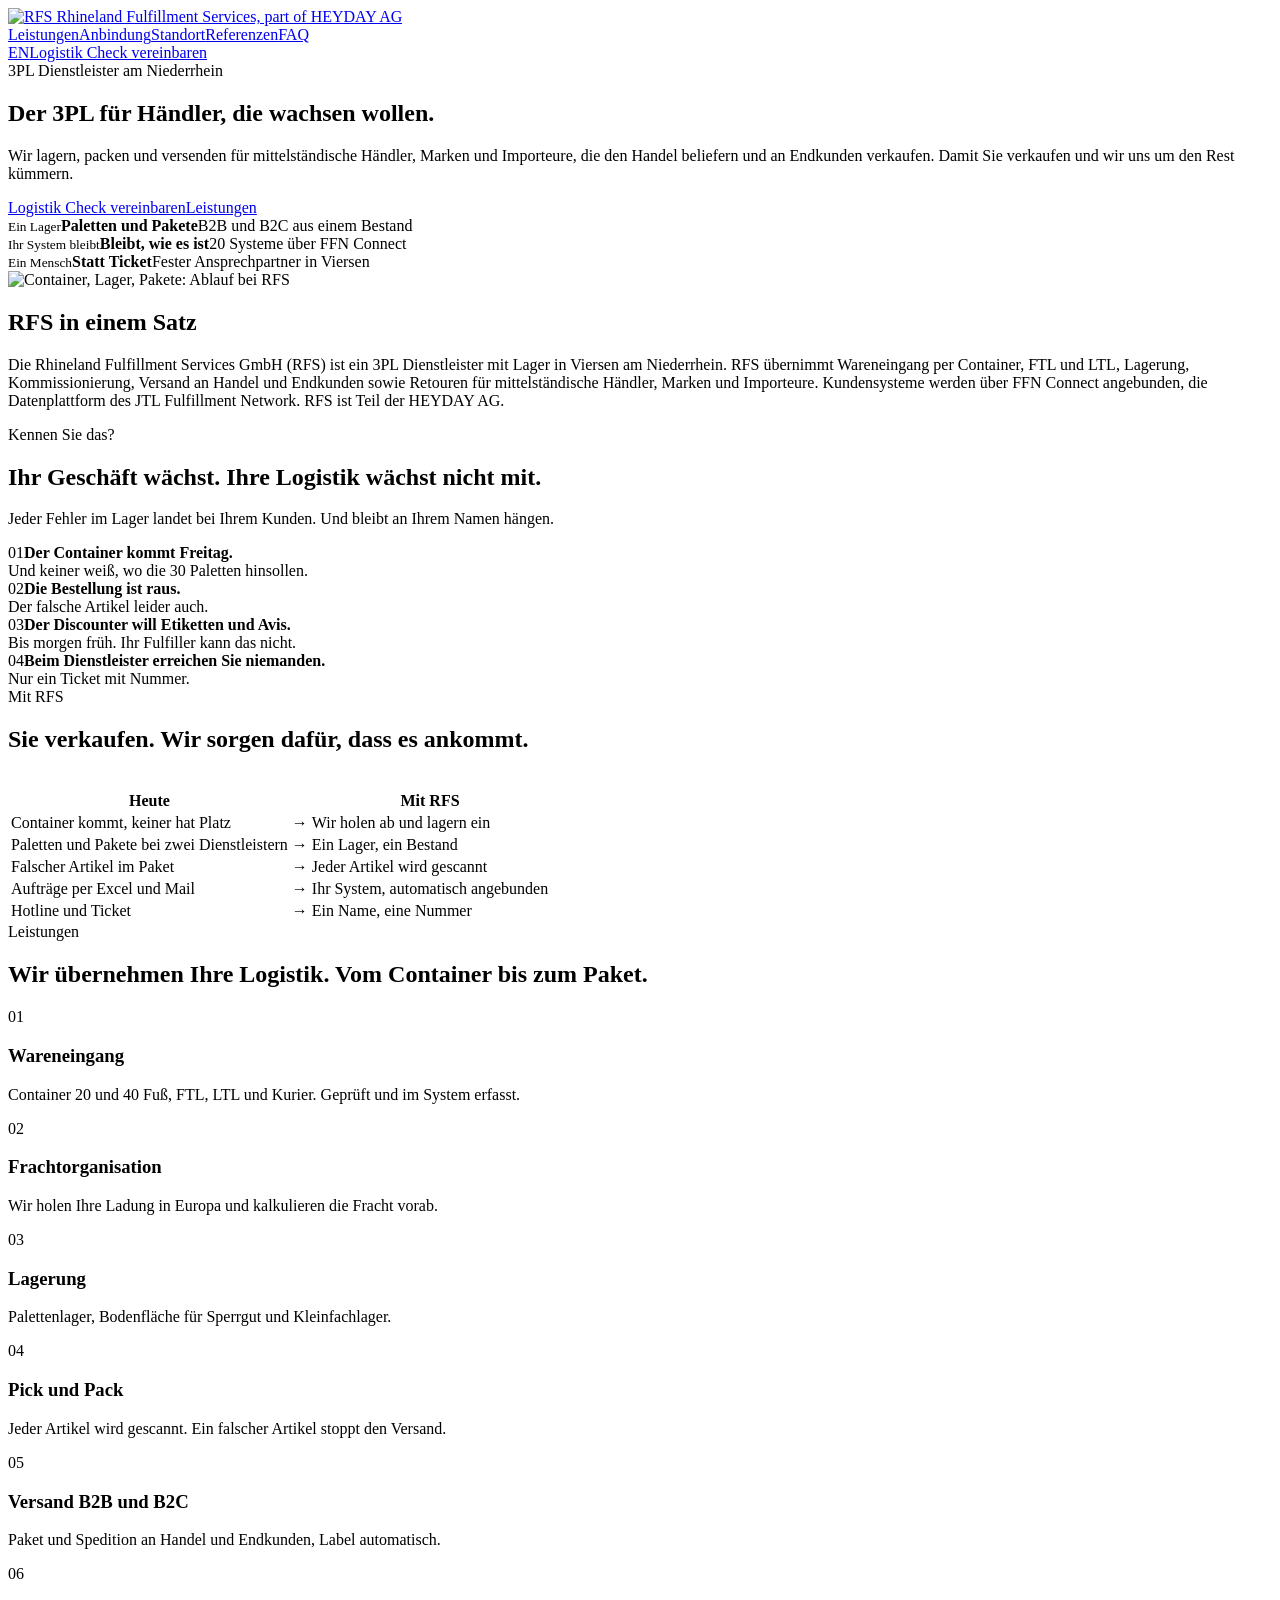
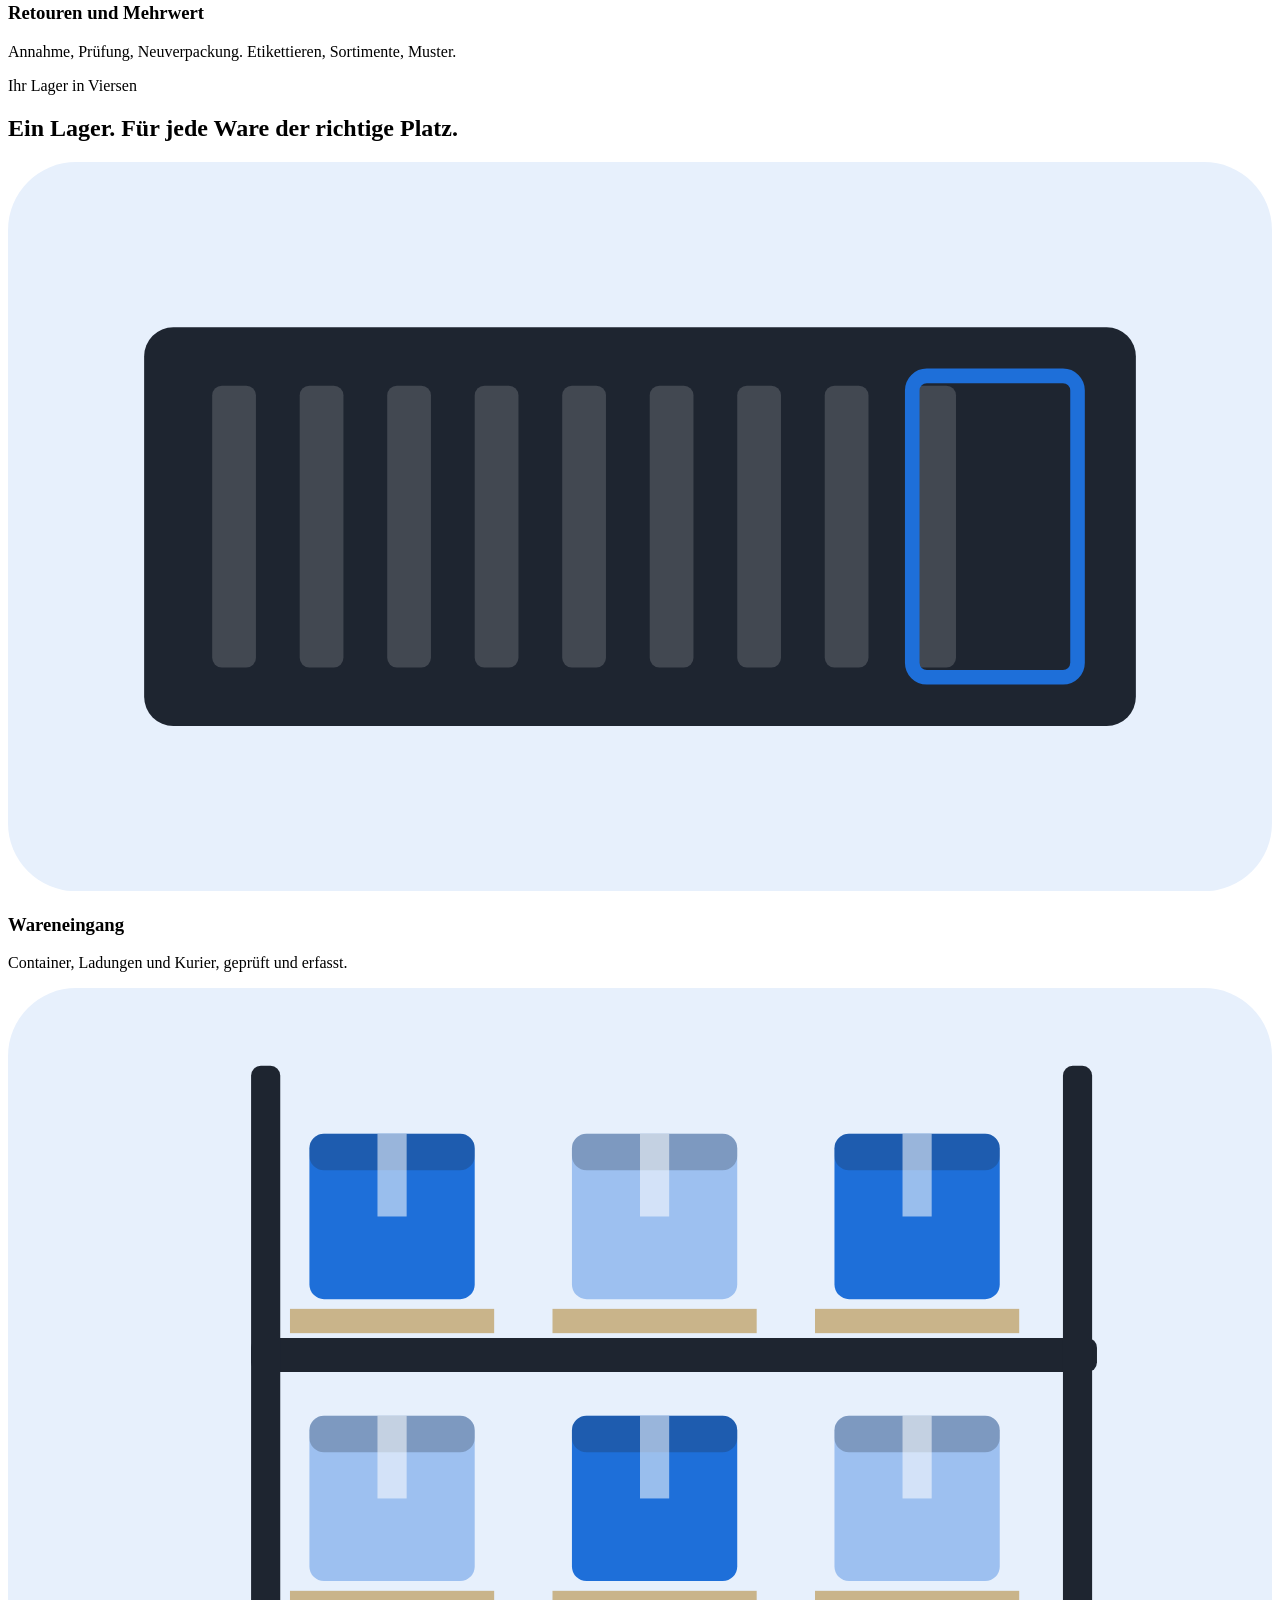
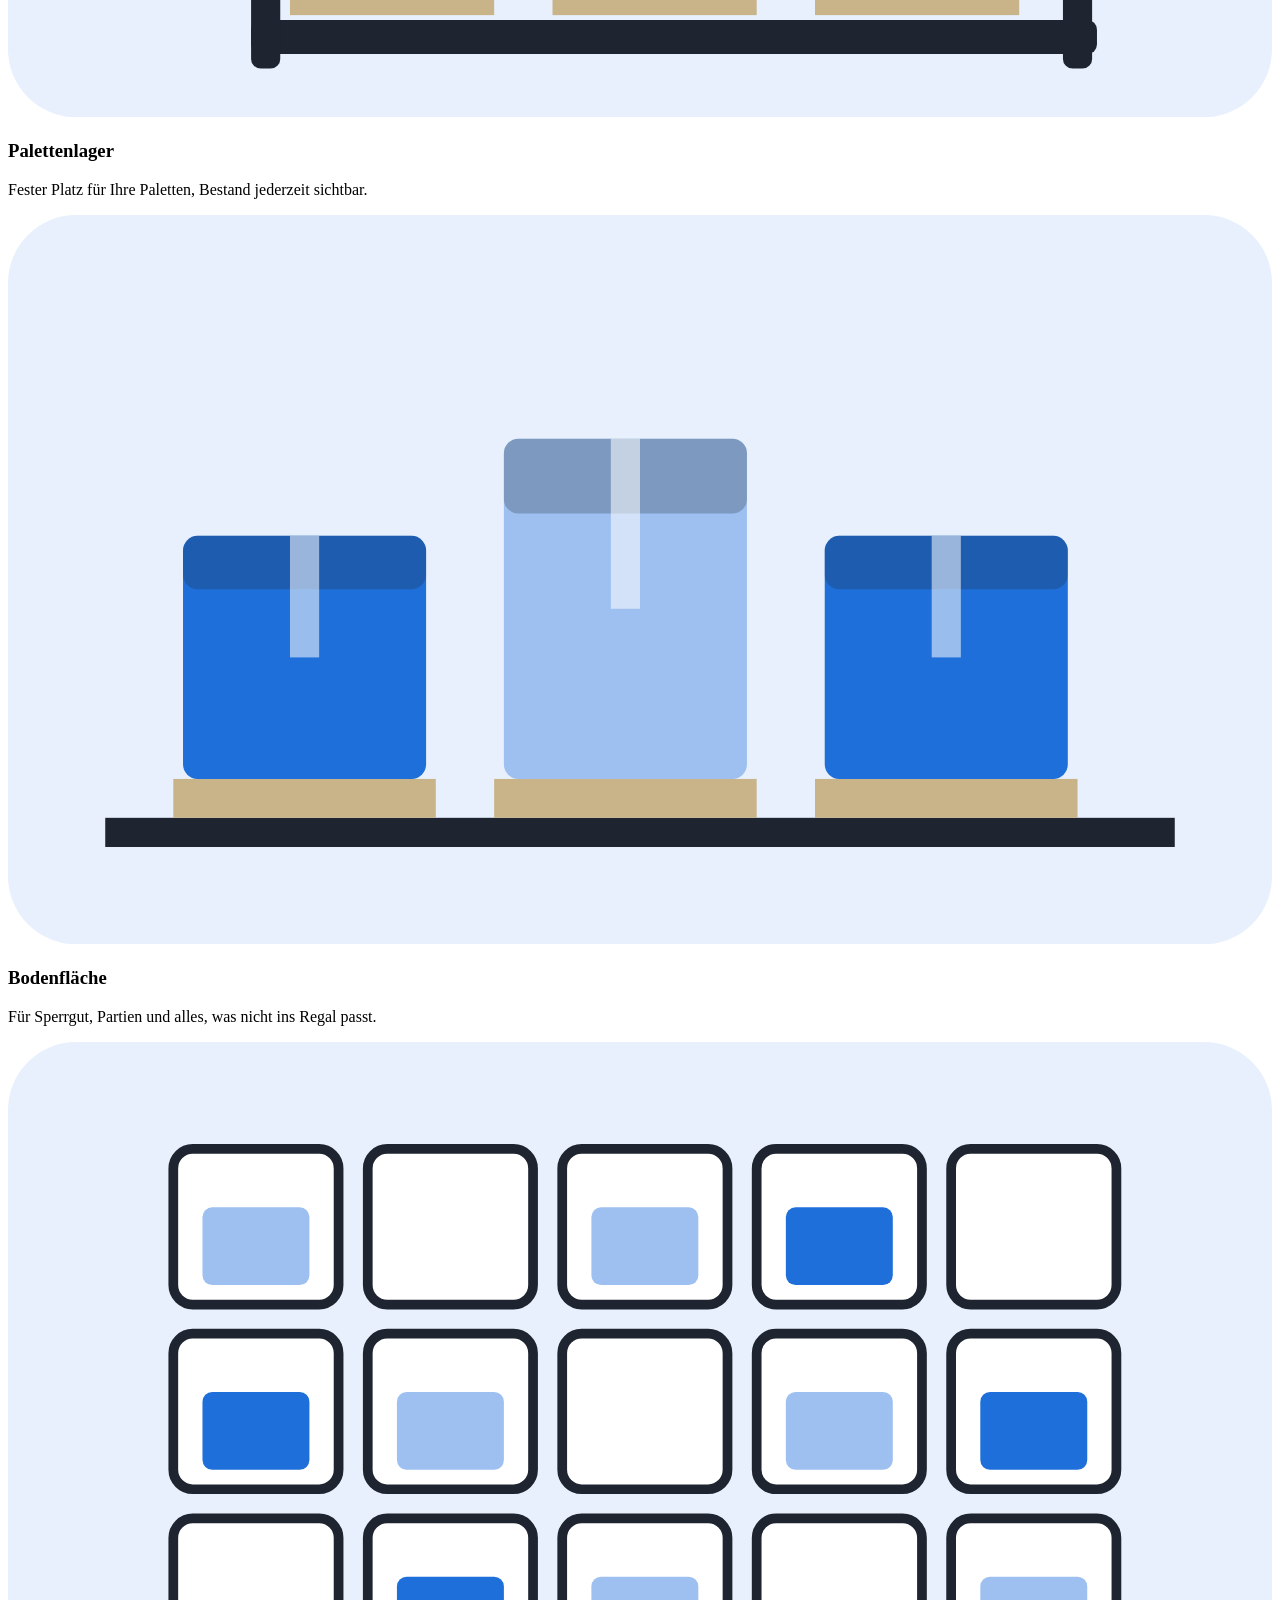
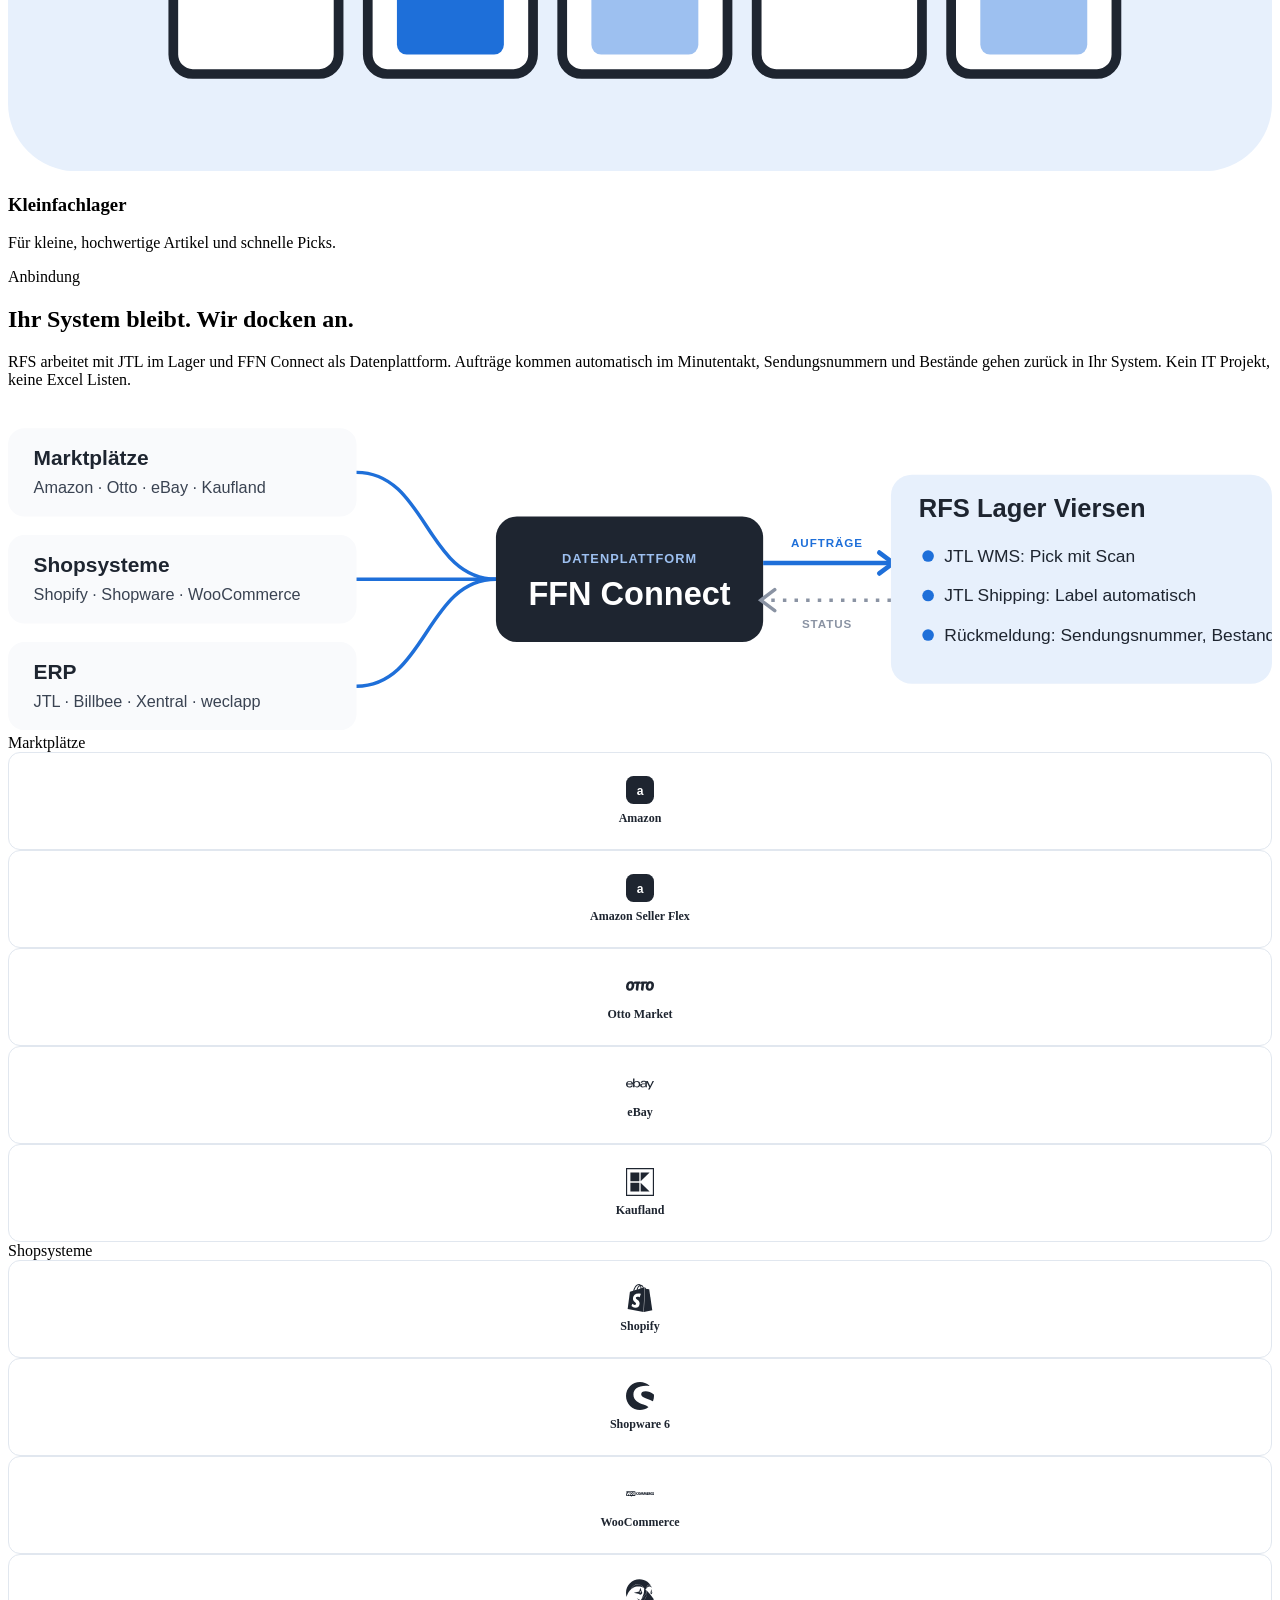
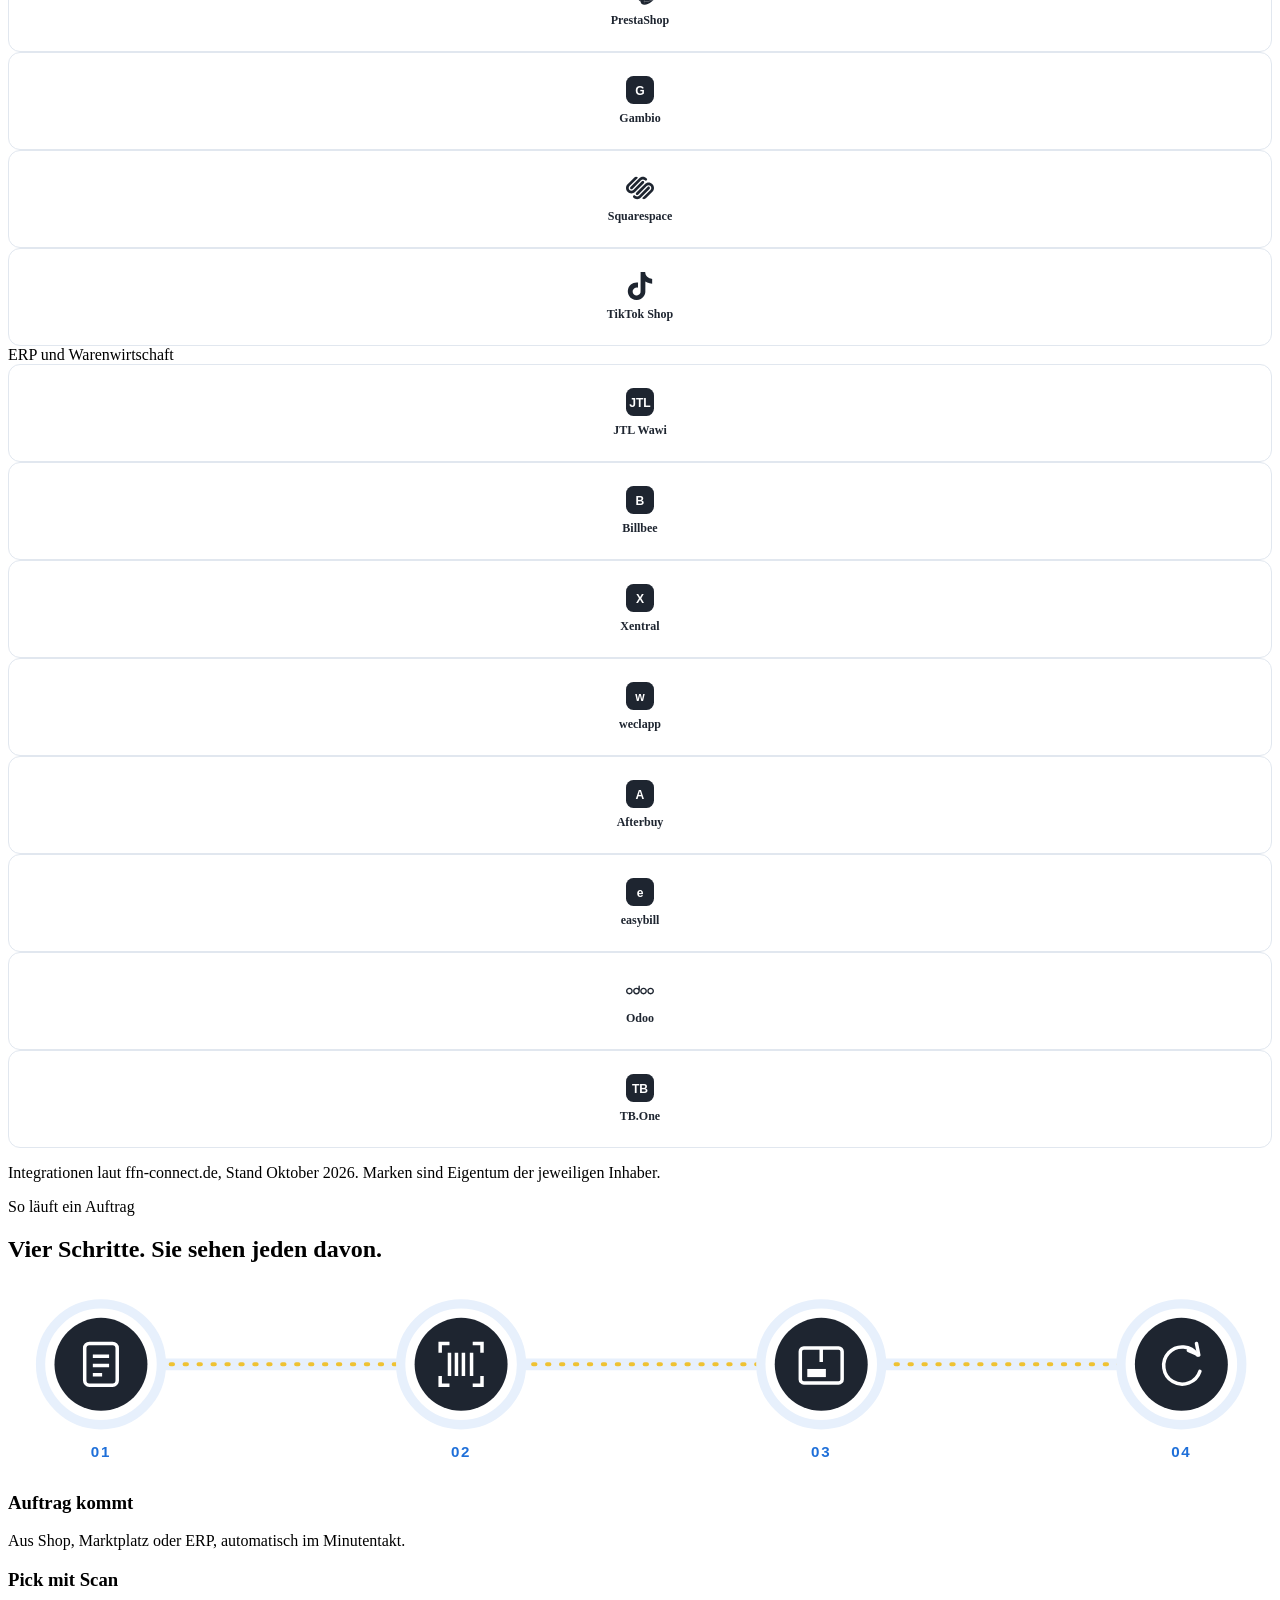
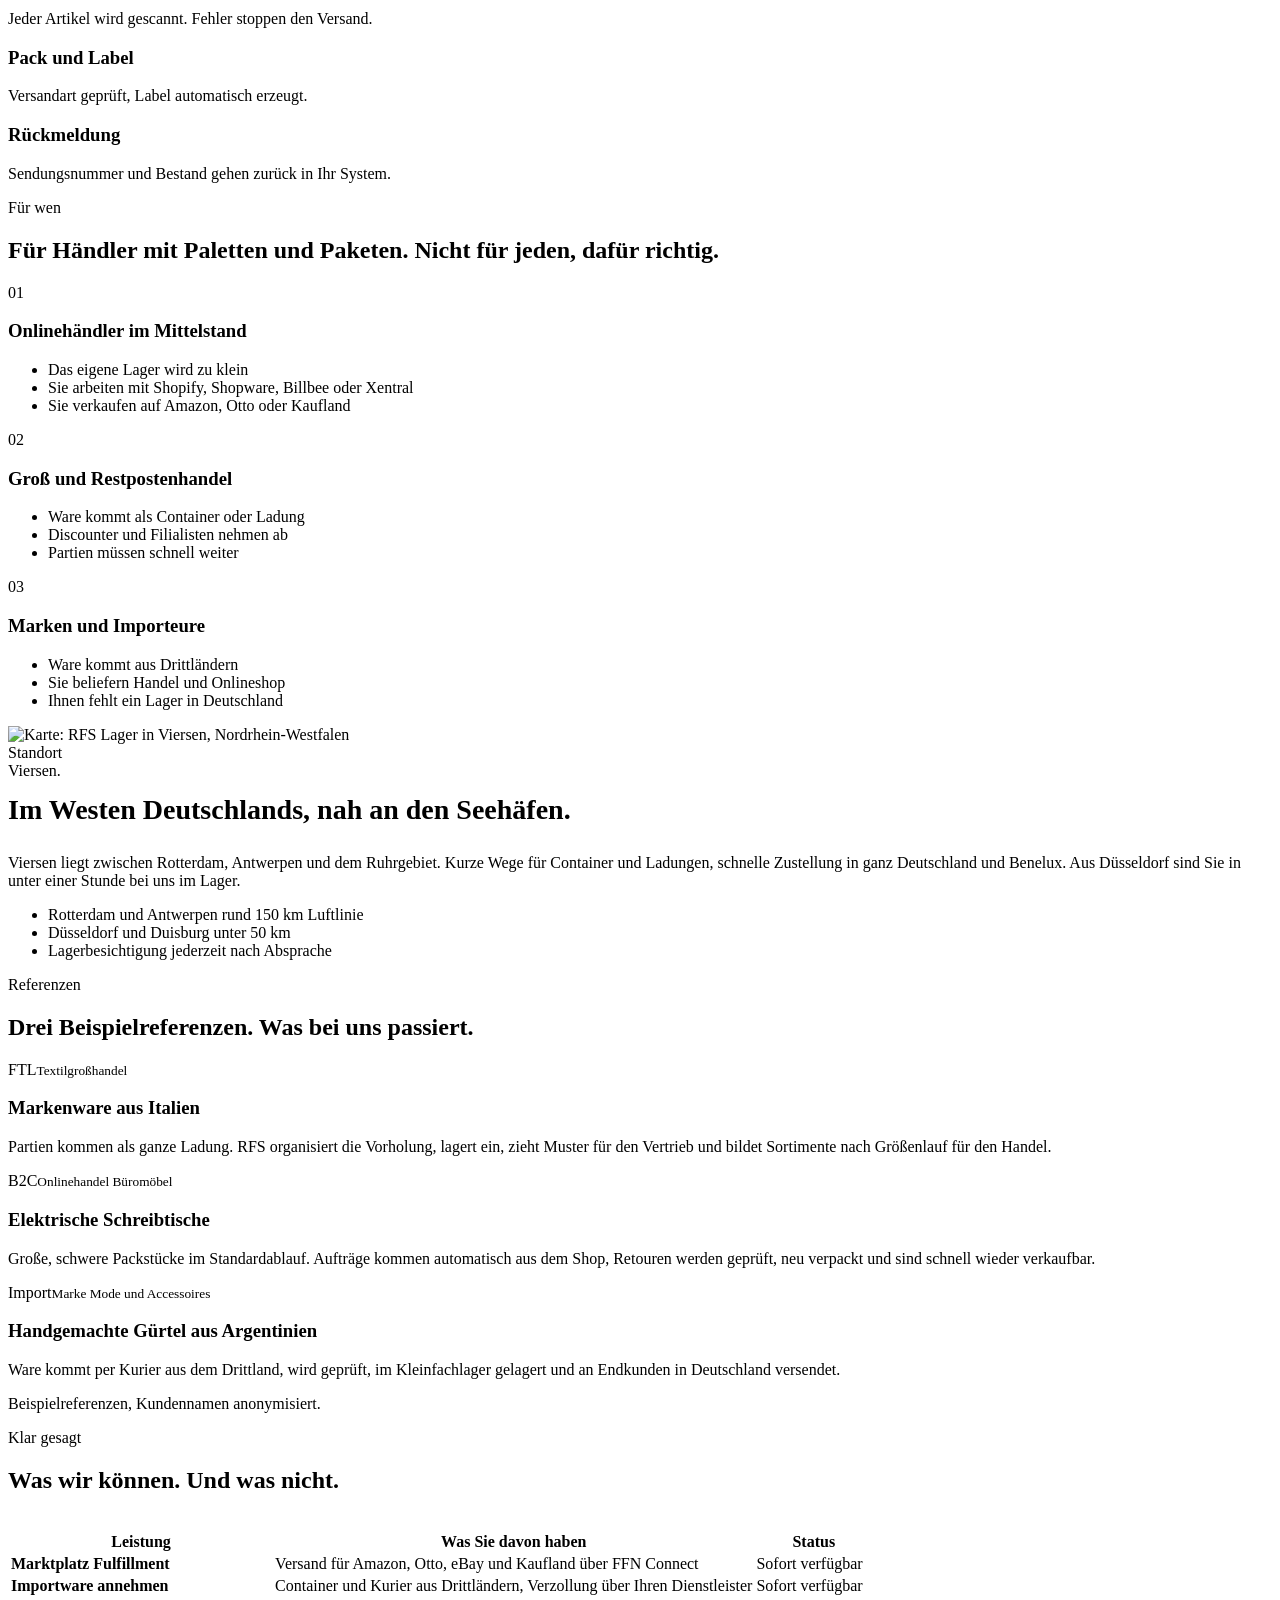
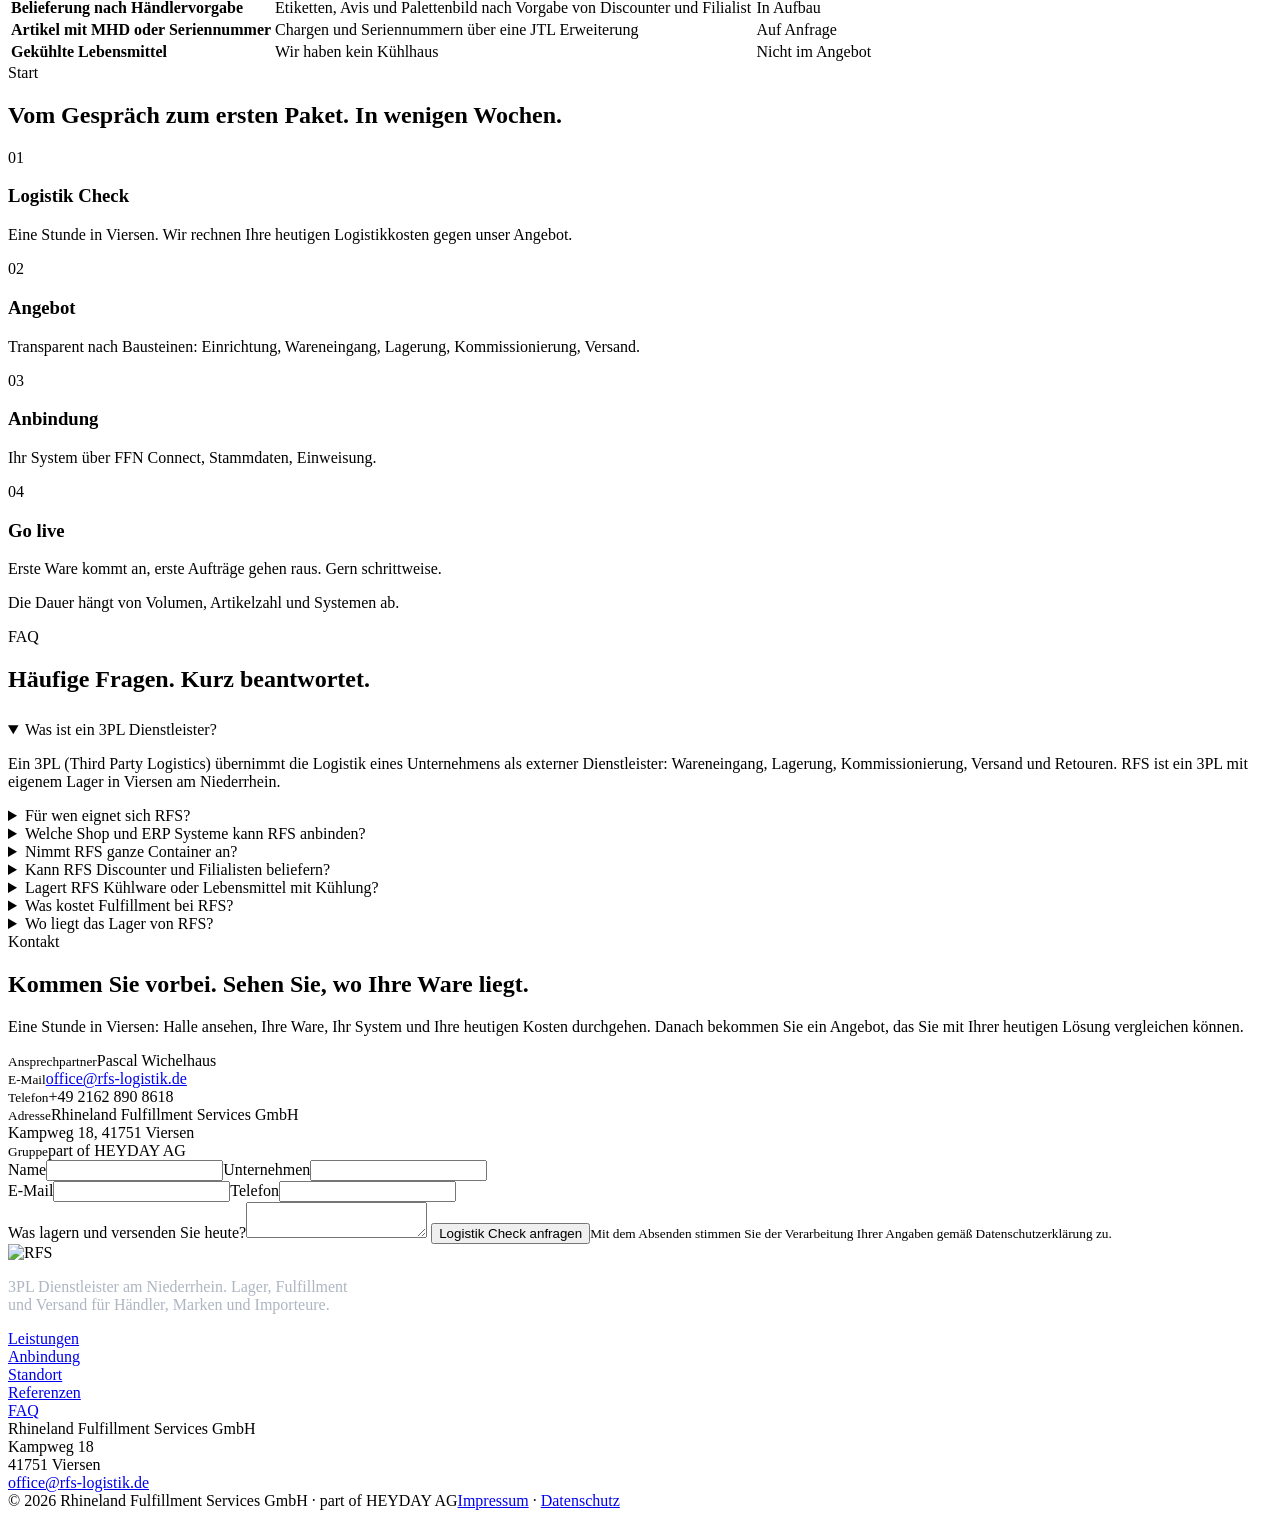
==== index.html @ be587796 "Add files via upload" ====
<!doctype html><html lang="de"><head><meta charset="utf-8">
<meta name="viewport" content="width=device-width,initial-scale=1">
<title>3PL Dienstleister am Niederrhein | Fulfillment in Viersen | RFS</title>
<meta name="description" content="RFS ist 3PL und Fulfillment Dienstleister in Viersen (NRW) für mittelständische Händler, Marken und Importeure: Container, Lager, Pick und Pack, Versand B2B und B2C. Angebunden über FFN Connect.">
<link rel="canonical" href="https://rfs-logistik.de/">
<link rel="alternate" hreflang="de" href="https://rfs-logistik.de/"><link rel="alternate" hreflang="en" href="https://rfs-logistik.de/en/"><link rel="alternate" hreflang="x-default" href="https://rfs-logistik.de/">
<meta name="robots" content="index,follow,max-image-preview:large">
<meta property="og:type" content="website"><meta property="og:title" content="3PL Dienstleister am Niederrhein | Fulfillment in Viersen | RFS"><meta property="og:description" content="RFS ist 3PL und Fulfillment Dienstleister in Viersen (NRW) für mittelständische Händler, Marken und Importeure: Container, Lager, Pick und Pack, Versand B2B und B2C. Angebunden über FFN Connect.">
<meta property="og:url" content="https://rfs-logistik.de/"><meta property="og:image" content="https://rfs-logistik.de/assets/img/og.png"><meta property="og:locale" content="de_DE">
<meta name="twitter:card" content="summary_large_image">
<meta name="geo.region" content="DE-NW"><meta name="geo.placename" content="Viersen"><meta name="geo.position" content="51.2556;6.3936">
<link rel="icon" href="/assets/img/RFS_Icon.svg" type="image/svg+xml">
<link rel="preload" href="/assets/fonts/barlow-semi-condensed-latin-700-normal.woff2" as="font" type="font/woff2" crossorigin>
<link rel="stylesheet" href="/assets/css/rfs.css">
<script type="application/ld+json">{
 "@context": "https://schema.org",
 "@graph": [
  {
   "@type": [
    "Organization",
    "LocalBusiness"
   ],
   "@id": "https://rfs-logistik.de/#org",
   "name": "Rhineland Fulfillment Services GmbH",
   "alternateName": "RFS",
   "url": "https://rfs-logistik.de/",
   "logo": "https://rfs-logistik.de/assets/img/RFS_Logo.svg",
   "email": "office@rfs-logistik.de",
   "description": "Die Rhineland Fulfillment Services GmbH (RFS) ist ein 3PL Dienstleister mit Lager in Viersen am Niederrhein. RFS übernimmt Wareneingang per Container, FTL und LTL, Lagerung, Kommissionierung, Versand an Handel und Endkunden sowie Retouren für mittelständische Händler, Marken und Importeure. Kundensysteme werden über FFN Connect angebunden, die Datenplattform des JTL Fulfillment Network. RFS ist Teil der HEYDAY AG.",
   "address": {
    "@type": "PostalAddress",
    "streetAddress": "Kampweg 18",
    "postalCode": "41751",
    "addressLocality": "Viersen",
    "addressRegion": "Nordrhein-Westfalen",
    "addressCountry": "DE"
   },
   "geo": {
    "@type": "GeoCoordinates",
    "latitude": 51.2556,
    "longitude": 6.3936
   },
   "areaServed": [
    "DE",
    "NL",
    "BE",
    "LU"
   ],
   "parentOrganization": {
    "@type": "Organization",
    "name": "HEYDAY AG"
   },
   "knowsAbout": [
    "3PL",
    "Fulfillment",
    "Kontraktlogistik",
    "E-Commerce Logistik",
    "JTL",
    "FFN Connect"
   ],
   "hasOfferCatalog": {
    "@type": "OfferCatalog",
    "name": "Leistungen",
    "itemListElement": [
     {
      "@type": "Offer",
      "itemOffered": {
       "@type": "Service",
       "name": "Fulfillment"
      }
     },
     {
      "@type": "Offer",
      "itemOffered": {
       "@type": "Service",
       "name": "Kontraktlogistik"
      }
     },
     {
      "@type": "Offer",
      "itemOffered": {
       "@type": "Service",
       "name": "Lagerlogistik"
      }
     },
     {
      "@type": "Offer",
      "itemOffered": {
       "@type": "Service",
       "name": "Versand B2B und B2C"
      }
     },
     {
      "@type": "Offer",
      "itemOffered": {
       "@type": "Service",
       "name": "Retourenmanagement"
      }
     },
     {
      "@type": "Offer",
      "itemOffered": {
       "@type": "Service",
       "name": "Frachtorganisation"
      }
     }
    ]
   }
  },
  {
   "@type": "WebSite",
   "@id": "https://rfs-logistik.de/#web",
   "url": "https://rfs-logistik.de/",
   "name": "RFS Rhineland Fulfillment Services",
   "inLanguage": [
    "de-DE",
    "en"
   ],
   "publisher": {
    "@id": "https://rfs-logistik.de/#org"
   }
  },
  {
   "@type": "WebPage",
   "@id": "https://rfs-logistik.de/#page",
   "url": "https://rfs-logistik.de/",
   "name": "3PL Dienstleister am Niederrhein | Fulfillment in Viersen | RFS",
   "description": "RFS ist 3PL und Fulfillment Dienstleister in Viersen (NRW) für mittelständische Händler, Marken und Importeure: Container, Lager, Pick und Pack, Versand B2B und B2C. Angebunden über FFN Connect.",
   "inLanguage": "de-DE",
   "isPartOf": {
    "@id": "https://rfs-logistik.de/#web"
   },
   "about": {
    "@id": "https://rfs-logistik.de/#org"
   }
  },
  {
   "@type": "FAQPage",
   "mainEntity": [
    {
     "@type": "Question",
     "name": "Was ist ein 3PL Dienstleister?",
     "acceptedAnswer": {
      "@type": "Answer",
      "text": "Ein 3PL (Third Party Logistics) übernimmt die Logistik eines Unternehmens als externer Dienstleister: Wareneingang, Lagerung, Kommissionierung, Versand und Retouren. RFS ist ein 3PL mit eigenem Lager in Viersen am Niederrhein."
     }
    },
    {
     "@type": "Question",
     "name": "Für wen eignet sich RFS?",
     "acceptedAnswer": {
      "@type": "Answer",
      "text": "Für mittelständische Händler, Marken und Importeure, die sowohl den Handel (B2B) als auch Endkunden (B2C) beliefern und regelmäßiges Volumen haben. Kleinstversender mit sehr wenigen Aufträgen sind bei anderen Anbietern besser aufgehoben."
     }
    },
    {
     "@type": "Question",
     "name": "Welche Shop und ERP Systeme kann RFS anbinden?",
     "acceptedAnswer": {
      "@type": "Answer",
      "text": "Über FFN Connect unter anderem Amazon, Otto Market, eBay, Kaufland, Shopify, Shopware 6, WooCommerce, PrestaShop, Gambio, Billbee, Xentral, weclapp, Afterbuy, easybill und Odoo. JTL Wawi direkt über das JTL Fulfillment Network."
     }
    },
    {
     "@type": "Question",
     "name": "Nimmt RFS ganze Container an?",
     "acceptedAnswer": {
      "@type": "Answer",
      "text": "Ja. RFS nimmt Container mit 20 und 40 Fuß, Komplettladungen (FTL), Teilladungen (LTL) und Kuriersendungen an und organisiert auf Wunsch auch die Vorholung."
     }
    },
    {
     "@type": "Question",
     "name": "Kann RFS Discounter und Filialisten beliefern?",
     "acceptedAnswer": {
      "@type": "Answer",
      "text": "Ja, RFS liefert an Handelspartner weiter. Die Belieferung nach festen Händlervorgaben mit Etiketten, Avis und Palettenbild ist im Aufbau."
     }
    },
    {
     "@type": "Question",
     "name": "Lagert RFS Kühlware oder Lebensmittel mit Kühlung?",
     "acceptedAnswer": {
      "@type": "Answer",
      "text": "Nein. RFS hat kein Kühlhaus. Artikel mit MHD oder Seriennummer sind auf Anfrage über eine JTL Erweiterung möglich."
     }
    },
    {
     "@type": "Question",
     "name": "Was kostet Fulfillment bei RFS?",
     "acceptedAnswer": {
      "@type": "Answer",
      "text": "Die Preise setzen sich aus Bausteinen zusammen: Einrichtung, Wareneingang, Lagerung pro Platz und Monat, Kommissionierung pro Auftrag und Position, Versand zum Tarif des Dienstleisters sowie ein monatlicher Mindestumsatz. Das konkrete Angebot gibt es nach dem Logistik Check."
     }
    },
    {
     "@type": "Question",
     "name": "Wo liegt das Lager von RFS?",
     "acceptedAnswer": {
      "@type": "Answer",
      "text": "In Viersen am Niederrhein (NRW), rund 150 km von Rotterdam und Antwerpen und unter 50 km von Düsseldorf und Duisburg entfernt."
     }
    }
   ]
  }
 ]
}</script>
</head><body>
<header><div class="w"><a class="logo" href="/" aria-label="RFS Startseite"><img src="/assets/img/RFS_Logo.svg" alt="RFS Rhineland Fulfillment Services, part of HEYDAY AG" width="180" height="40"></a>
<nav aria-label="Hauptnavigation"><a href="#leistungen">Leistungen</a><a href="#anbindung">Anbindung</a><a href="#standort">Standort</a><a href="#referenzen">Referenzen</a><a href="#faq">FAQ</a></nav><a class="lang" href="/en/" hreflang="en">EN</a><a class="btn sm" href="#kontakt">Logistik Check vereinbaren</a></div></header><main>
<section class="hero"><div class="w"><div><div class="kk">3PL Dienstleister am Niederrhein</div>
<h1>Der 3PL für Händler, <span>die wachsen wollen.</span></h1><p class="lead">Wir lagern, packen und versenden für mittelständische Händler, Marken und Importeure, die den Handel beliefern und an Endkunden verkaufen. Damit Sie verkaufen und wir uns um den Rest kümmern.</p>
<div class="ctas"><a class="btn" href="#kontakt">Logistik Check vereinbaren</a><a class="sec" href="#leistungen">Leistungen</a></div>
<div class="prom"><div><small>Ein Lager</small><b>Paletten und Pakete</b><span>B2B und B2C aus einem Bestand</span></div><div><small>Ihr System bleibt</small><b>Bleibt, wie es ist</b><span>20 Systeme über FFN Connect</span></div><div><small>Ein Mensch</small><b>Statt Ticket</b><span>Fester Ansprechpartner in Viersen</span></div></div></div>
<div class="vis"><img src="/assets/img/flow.svg" alt="Container, Lager, Pakete: Ablauf bei RFS" width="424" height="480" fetchpriority="high"></div></div></section>
<section style="padding-top:0"><div class="w"><div class="sum"><h2>RFS in einem Satz</h2><p>Die Rhineland Fulfillment Services GmbH (RFS) ist ein 3PL Dienstleister mit Lager in Viersen am Niederrhein. RFS übernimmt Wareneingang per Container, FTL und LTL, Lagerung, Kommissionierung, Versand an Handel und Endkunden sowie Retouren für mittelständische Händler, Marken und Importeure. Kundensysteme werden über FFN Connect angebunden, die Datenplattform des JTL Fulfillment Network. RFS ist Teil der HEYDAY AG.</p></div></div></section>
<section class="alt" id="problem"><div class="w"><div class="kk">Kennen Sie das?</div><h2>Ihr Geschäft wächst. <span>Ihre Logistik wächst nicht mit.</span></h2>
<div class="grid2"><p class="statement">Jeder Fehler im Lager landet bei Ihrem Kunden. Und bleibt an Ihrem Namen hängen.</p><div class="pains"><div><span class="n">01</span><span><b>Der Container kommt Freitag.</b><br><span style="color:var(--mut)">Und keiner weiß, wo die 30 Paletten hinsollen.</span></span></div><div><span class="n">02</span><span><b>Die Bestellung ist raus.</b><br><span style="color:var(--mut)">Der falsche Artikel leider auch.</span></span></div><div><span class="n">03</span><span><b>Der Discounter will Etiketten und Avis.</b><br><span style="color:var(--mut)">Bis morgen früh. Ihr Fulfiller kann das nicht.</span></span></div><div><span class="n">04</span><span><b>Beim Dienstleister erreichen Sie niemanden.</b><br><span style="color:var(--mut)">Nur ein Ticket mit Nummer.</span></span></div></div></div></div></section>
<section><div class="w"><div class="kk">Mit RFS</div><h2>Sie verkaufen. <span>Wir sorgen dafür, dass es ankommt.</span></h2>
<div class="tw" style="margin-top:36px"><table><tr><th>Heute</th><th></th><th class="r">Mit RFS</th></tr><tr><td>Container kommt, keiner hat Platz</td><td class="ar">→</td><td class="r">Wir holen ab und lagern ein</td></tr><tr><td>Paletten und Pakete bei zwei Dienstleistern</td><td class="ar">→</td><td class="r">Ein Lager, ein Bestand</td></tr><tr><td>Falscher Artikel im Paket</td><td class="ar">→</td><td class="r">Jeder Artikel wird gescannt</td></tr><tr><td>Aufträge per Excel und Mail</td><td class="ar">→</td><td class="r">Ihr System, automatisch angebunden</td></tr><tr><td>Hotline und Ticket</td><td class="ar">→</td><td class="r">Ein Name, eine Nummer</td></tr></table></div></div></section>
<section class="alt" id="leistungen"><div class="w"><div class="kk">Leistungen</div><h2>Wir übernehmen Ihre Logistik. <span>Vom Container bis zum Paket.</span></h2><div class="grid3"><div class="card"><div class="nr">01</div><h3>Wareneingang</h3><p>Container 20 und 40 Fuß, FTL, LTL und Kurier. Geprüft und im System erfasst.</p></div><div class="card"><div class="nr">02</div><h3>Frachtorganisation</h3><p>Wir holen Ihre Ladung in Europa und kalkulieren die Fracht vorab.</p></div><div class="card"><div class="nr">03</div><h3>Lagerung</h3><p>Palettenlager, Bodenfläche für Sperrgut und Kleinfachlager.</p></div><div class="card"><div class="nr">04</div><h3>Pick und Pack</h3><p>Jeder Artikel wird gescannt. Ein falscher Artikel stoppt den Versand.</p></div><div class="card"><div class="nr">05</div><h3>Versand B2B und B2C</h3><p>Paket und Spedition an Handel und Endkunden, Label automatisch.</p></div><div class="card"><div class="nr">06</div><h3>Retouren und Mehrwert</h3><p>Annahme, Prüfung, Neuverpackung. Etikettieren, Sortimente, Muster.</p></div></div></div></section>
<section class="lager"><div class="w"><div class="kk">Ihr Lager in Viersen</div><h2>Ein Lager. <span>Für jede Ware der richtige Platz.</span></h2><div class="grid4"><div class="card"><svg xmlns="http://www.w3.org/2000/svg" viewBox="0 0 260 150" width="100%"><rect width="260" height="150" rx="14" fill="#E7F0FC"/><rect x="28" y="34" width="204" height="82" rx="6" fill="#1E2530"/><rect x="42" y="46" width="9" height="58" rx="2" fill="#FFFFFF" opacity=".16"/><rect x="60" y="46" width="9" height="58" rx="2" fill="#FFFFFF" opacity=".16"/><rect x="78" y="46" width="9" height="58" rx="2" fill="#FFFFFF" opacity=".16"/><rect x="96" y="46" width="9" height="58" rx="2" fill="#FFFFFF" opacity=".16"/><rect x="114" y="46" width="9" height="58" rx="2" fill="#FFFFFF" opacity=".16"/><rect x="132" y="46" width="9" height="58" rx="2" fill="#FFFFFF" opacity=".16"/><rect x="150" y="46" width="9" height="58" rx="2" fill="#FFFFFF" opacity=".16"/><rect x="168" y="46" width="9" height="58" rx="2" fill="#FFFFFF" opacity=".16"/><rect x="186" y="46" width="9" height="58" rx="2" fill="#FFFFFF" opacity=".16"/><rect x="186" y="44" width="34" height="62" rx="3" fill="none" stroke="#1E6FD9" stroke-width="3"/></svg><h3>Wareneingang</h3><p>Container, Ladungen und Kurier, geprüft und erfasst.</p></div><div class="card"><svg xmlns="http://www.w3.org/2000/svg" viewBox="0 0 260 150" width="100%"><rect width="260" height="150" rx="14" fill="#E7F0FC"/><rect x="50" y="72" width="174" height="7" rx="2" fill="#1E2530"/><rect x="58" y="66" width="42" height="5" fill="#C9B48A"/><rect x="62" y="30" width="34" height="34" rx="3" fill="#1E6FD9"/><rect x="62" y="30" width="34" height="7.5" rx="3" fill="#1E2530" opacity=".25"/><rect x="76.0" y="30" width="6" height="17.0" fill="#FFFFFF" opacity=".55"/><rect x="112" y="66" width="42" height="5" fill="#C9B48A"/><rect x="116" y="30" width="34" height="34" rx="3" fill="#9DC0F0"/><rect x="116" y="30" width="34" height="7.5" rx="3" fill="#1E2530" opacity=".25"/><rect x="130.0" y="30" width="6" height="17.0" fill="#FFFFFF" opacity=".55"/><rect x="166" y="66" width="42" height="5" fill="#C9B48A"/><rect x="170" y="30" width="34" height="34" rx="3" fill="#1E6FD9"/><rect x="170" y="30" width="34" height="7.5" rx="3" fill="#1E2530" opacity=".25"/><rect x="184.0" y="30" width="6" height="17.0" fill="#FFFFFF" opacity=".55"/><rect x="50" y="130" width="174" height="7" rx="2" fill="#1E2530"/><rect x="58" y="124" width="42" height="5" fill="#C9B48A"/><rect x="62" y="88" width="34" height="34" rx="3" fill="#9DC0F0"/><rect x="62" y="88" width="34" height="7.5" rx="3" fill="#1E2530" opacity=".25"/><rect x="76.0" y="88" width="6" height="17.0" fill="#FFFFFF" opacity=".55"/><rect x="112" y="124" width="42" height="5" fill="#C9B48A"/><rect x="116" y="88" width="34" height="34" rx="3" fill="#1E6FD9"/><rect x="116" y="88" width="34" height="7.5" rx="3" fill="#1E2530" opacity=".25"/><rect x="130.0" y="88" width="6" height="17.0" fill="#FFFFFF" opacity=".55"/><rect x="166" y="124" width="42" height="5" fill="#C9B48A"/><rect x="170" y="88" width="34" height="34" rx="3" fill="#9DC0F0"/><rect x="170" y="88" width="34" height="7.5" rx="3" fill="#1E2530" opacity=".25"/><rect x="184.0" y="88" width="6" height="17.0" fill="#FFFFFF" opacity=".55"/><rect x="50" y="16" width="6" height="124" rx="2" fill="#1E2530"/><rect x="217" y="16" width="6" height="124" rx="2" fill="#1E2530"/></svg><h3>Palettenlager</h3><p>Fester Platz für Ihre Paletten, Bestand jederzeit sichtbar.</p></div><div class="card"><svg xmlns="http://www.w3.org/2000/svg" viewBox="0 0 260 150" width="100%"><rect width="260" height="150" rx="14" fill="#E7F0FC"/><rect x="20" y="124" width="220" height="6" fill="#1E2530"/><rect x="34" y="116" width="54" height="8" fill="#C9B48A"/><rect x="36" y="66" width="50" height="50" rx="3" fill="#1E6FD9"/><rect x="36" y="66" width="50" height="11.0" rx="3" fill="#1E2530" opacity=".25"/><rect x="58.0" y="66" width="6" height="25.0" fill="#FFFFFF" opacity=".55"/><rect x="100" y="116" width="54" height="8" fill="#C9B48A"/><rect x="102" y="46" width="50" height="70" rx="3" fill="#9DC0F0"/><rect x="102" y="46" width="50" height="15.4" rx="3" fill="#1E2530" opacity=".25"/><rect x="124.0" y="46" width="6" height="35.0" fill="#FFFFFF" opacity=".55"/><rect x="166" y="116" width="54" height="8" fill="#C9B48A"/><rect x="168" y="66" width="50" height="50" rx="3" fill="#1E6FD9"/><rect x="168" y="66" width="50" height="11.0" rx="3" fill="#1E2530" opacity=".25"/><rect x="190.0" y="66" width="6" height="25.0" fill="#FFFFFF" opacity=".55"/></svg><h3>Bodenfläche</h3><p>Für Sperrgut, Partien und alles, was nicht ins Regal passt.</p></div><div class="card"><svg xmlns="http://www.w3.org/2000/svg" viewBox="0 0 260 150" width="100%"><rect width="260" height="150" rx="14" fill="#E7F0FC"/><rect x="34" y="22" width="34" height="32" rx="4" fill="#FFFFFF" stroke="#1E2530" stroke-width="2"/><rect x="40" y="34" width="22" height="16" rx="2" fill="#9DC0F0"/><rect x="74" y="22" width="34" height="32" rx="4" fill="#FFFFFF" stroke="#1E2530" stroke-width="2"/><rect x="114" y="22" width="34" height="32" rx="4" fill="#FFFFFF" stroke="#1E2530" stroke-width="2"/><rect x="120" y="34" width="22" height="16" rx="2" fill="#9DC0F0"/><rect x="154" y="22" width="34" height="32" rx="4" fill="#FFFFFF" stroke="#1E2530" stroke-width="2"/><rect x="160" y="34" width="22" height="16" rx="2" fill="#1E6FD9"/><rect x="194" y="22" width="34" height="32" rx="4" fill="#FFFFFF" stroke="#1E2530" stroke-width="2"/><rect x="34" y="60" width="34" height="32" rx="4" fill="#FFFFFF" stroke="#1E2530" stroke-width="2"/><rect x="40" y="72" width="22" height="16" rx="2" fill="#1E6FD9"/><rect x="74" y="60" width="34" height="32" rx="4" fill="#FFFFFF" stroke="#1E2530" stroke-width="2"/><rect x="80" y="72" width="22" height="16" rx="2" fill="#9DC0F0"/><rect x="114" y="60" width="34" height="32" rx="4" fill="#FFFFFF" stroke="#1E2530" stroke-width="2"/><rect x="154" y="60" width="34" height="32" rx="4" fill="#FFFFFF" stroke="#1E2530" stroke-width="2"/><rect x="160" y="72" width="22" height="16" rx="2" fill="#9DC0F0"/><rect x="194" y="60" width="34" height="32" rx="4" fill="#FFFFFF" stroke="#1E2530" stroke-width="2"/><rect x="200" y="72" width="22" height="16" rx="2" fill="#1E6FD9"/><rect x="34" y="98" width="34" height="32" rx="4" fill="#FFFFFF" stroke="#1E2530" stroke-width="2"/><rect x="74" y="98" width="34" height="32" rx="4" fill="#FFFFFF" stroke="#1E2530" stroke-width="2"/><rect x="80" y="110" width="22" height="16" rx="2" fill="#1E6FD9"/><rect x="114" y="98" width="34" height="32" rx="4" fill="#FFFFFF" stroke="#1E2530" stroke-width="2"/><rect x="120" y="110" width="22" height="16" rx="2" fill="#9DC0F0"/><rect x="154" y="98" width="34" height="32" rx="4" fill="#FFFFFF" stroke="#1E2530" stroke-width="2"/><rect x="194" y="98" width="34" height="32" rx="4" fill="#FFFFFF" stroke="#1E2530" stroke-width="2"/><rect x="200" y="110" width="22" height="16" rx="2" fill="#9DC0F0"/></svg><h3>Kleinfachlager</h3><p>Für kleine, hochwertige Artikel und schnelle Picks.</p></div></div></div></section>
<section class="alt" id="anbindung"><div class="w"><div class="kk">Anbindung</div><h2>Ihr System bleibt. <span>Wir docken an.</span></h2><p class="lead">RFS arbeitet mit JTL im Lager und FFN Connect als Datenplattform. Aufträge kommen automatisch im Minutentakt, Sendungsnummern und Bestände gehen zurück in Ihr System. Kein IT Projekt, keine Excel Listen.</p>
<div class="hub"><svg xmlns="http://www.w3.org/2000/svg" viewBox="0 0 1088 280" width="100%"><rect x="0" y="20" width="300" height="76" rx="14" fill="#F9FAFC"/><text x="22" y="52" style="font-family:Barlow,Arial,sans-serif;font-weight:700;font-size:18px" fill="#1E2530">Marktplätze</text><text x="22" y="76" style="font-family:Barlow,Arial,sans-serif;font-size:14px" fill="#3A4352">Amazon · Otto · eBay · Kaufland</text><path d="M300 58 C 360 58, 360 150, 420 150" stroke="#1E6FD9" stroke-width="3" fill="none"/><rect x="0" y="112" width="300" height="76" rx="14" fill="#F9FAFC"/><text x="22" y="144" style="font-family:Barlow,Arial,sans-serif;font-weight:700;font-size:18px" fill="#1E2530">Shopsysteme</text><text x="22" y="168" style="font-family:Barlow,Arial,sans-serif;font-size:14px" fill="#3A4352">Shopify · Shopware · WooCommerce</text><path d="M300 150 C 360 150, 360 150, 420 150" stroke="#1E6FD9" stroke-width="3" fill="none"/><rect x="0" y="204" width="300" height="76" rx="14" fill="#F9FAFC"/><text x="22" y="236" style="font-family:Barlow,Arial,sans-serif;font-weight:700;font-size:18px" fill="#1E2530">ERP</text><text x="22" y="260" style="font-family:Barlow,Arial,sans-serif;font-size:14px" fill="#3A4352">JTL · Billbee · Xentral · weclapp</text><path d="M300 242 C 360 242, 360 150, 420 150" stroke="#1E6FD9" stroke-width="3" fill="none"/><rect x="420" y="96" width="230" height="108" rx="18" fill="#1E2530"/><text x="535" y="136" style="font-family:Barlow,Arial,sans-serif;font-weight:700;font-size:11px;letter-spacing:.08em" fill="#9DC0F0" text-anchor="middle">DATENPLATTFORM</text><text x="535" y="172" text-anchor="middle" style="font-family:Barlow,Arial,sans-serif;font-weight:700;font-size:28px" fill="#FFFFFF">FFN Connect</text><path d="M650 136 H 760" stroke="#1E6FD9" stroke-width="4"/><path d="M750 127 l12 9 l-12 9" fill="none" stroke="#1E6FD9" stroke-width="4" stroke-linecap="round"/><path d="M760 168 H 650" stroke="#8A93A3" stroke-width="3" stroke-dasharray="3 7"/><path d="M660 159 l-12 9 l12 9" fill="none" stroke="#8A93A3" stroke-width="3" stroke-linecap="round"/><text x="705" y="122" style="font-family:Barlow,Arial,sans-serif;font-weight:700;font-size:10px;letter-spacing:.08em" fill="#1E6FD9" text-anchor="middle">AUFTRÄGE</text><text x="705" y="192" style="font-family:Barlow,Arial,sans-serif;font-weight:700;font-size:10px;letter-spacing:.08em" fill="#8A93A3" text-anchor="middle">STATUS</text><rect x="760" y="60" width="328" height="180" rx="18" fill="#E7F0FC"/><text x="784" y="96" style="font-family:Barlow,Arial,sans-serif;font-weight:700;font-size:22px" fill="#1E2530">RFS Lager Viersen</text><circle cx="792" cy="130" r="5" fill="#1E6FD9"/><text x="806" y="135" style="font-family:Barlow,Arial,sans-serif;font-size:15px" fill="#1E2530">JTL WMS: Pick mit Scan</text><circle cx="792" cy="164" r="5" fill="#1E6FD9"/><text x="806" y="169" style="font-family:Barlow,Arial,sans-serif;font-size:15px" fill="#1E2530">JTL Shipping: Label automatisch</text><circle cx="792" cy="198" r="5" fill="#1E6FD9"/><text x="806" y="203" style="font-family:Barlow,Arial,sans-serif;font-size:15px" fill="#1E2530">Rückmeldung: Sendungsnummer, Bestand</text></svg></div><div class="logos"><div class="row"><div>Marktplätze</div><div class="tiles"><div style="position:relative;background:#fff;border:1px solid #E1E7EF;border-radius:12px;height:96px;display:flex;flex-direction:column;justify-content:center;align-items:center;gap:8px;padding:0 6px;text-align:center"><svg viewBox="0 0 30 30" width="28" height="28"><rect width="30" height="30" rx="8" fill="#1E2530"/><text x="15" y="20" text-anchor="middle" style="font-family:Barlow,Arial,sans-serif;font-weight:700;font-size:13px" fill="#fff">a</text></svg><span style="font-size:12px;font-weight:600;color:#1E2530;line-height:1.15">Amazon</span></div><div style="position:relative;background:#fff;border:1px solid #E1E7EF;border-radius:12px;height:96px;display:flex;flex-direction:column;justify-content:center;align-items:center;gap:8px;padding:0 6px;text-align:center"><svg viewBox="0 0 30 30" width="28" height="28"><rect width="30" height="30" rx="8" fill="#1E2530"/><text x="15" y="20" text-anchor="middle" style="font-family:Barlow,Arial,sans-serif;font-weight:700;font-size:13px" fill="#fff">a</text></svg><span style="font-size:12px;font-weight:600;color:#1E2530;line-height:1.15">Amazon Seller Flex</span></div><div style="position:relative;background:#fff;border:1px solid #E1E7EF;border-radius:12px;height:96px;display:flex;flex-direction:column;justify-content:center;align-items:center;gap:8px;padding:0 6px;text-align:center"><svg viewBox="0 0 24 24" width="28" height="28"><path d="M20.893 7.95c-1.195 0-2.168.37-2.855 1.132.097-.265.149-.588.156-.968h-4.191c-.914 0-1.437.402-1.796 1.437l.185-1.437H8.157c-.775 0-1.307.37-1.5 1.096-.524-.84-1.457-1.26-2.636-1.26C1.779 7.95.32 9.246.059 12.01l-.033.35c-.228 2.47 1.067 3.69 3.08 3.69 2.243 0 3.702-1.307 3.963-4.072l.033-.348c.059-.634.015-1.185-.114-1.655h1.899l-.545 4.66c-.108.925.392 1.35 1.23 1.35.512 0 .686-.034.882-.066l.675-5.944h2.21l-.544 4.66c-.11.925.392 1.35 1.23 1.35.511 0 .685-.034.881-.066l.675-5.944h1.089c.376 0 .68-.087.915-.26-.342.604-.566 1.366-.654 2.296l-.032.348c-.229 2.471 1.066 3.69 3.08 3.69 2.243 0 3.701-1.306 3.962-4.07l.033-.349c.229-2.46-1.067-3.68-3.08-3.68zM4.86 11.477l-.022.262c-.152 1.872-.762 2.449-1.513 2.449-.675 0-1.153-.457-1.055-1.676l.021-.272c.153-1.862.762-2.45 1.513-2.45.664 0 1.154.468 1.056 1.687zm16.873 0-.022.262c-.153 1.872-.762 2.449-1.513 2.449-.675 0-1.154-.457-1.056-1.676l.022-.272c.152-1.862.762-2.45 1.513-2.45.664 0 1.154.468 1.056 1.687z" fill="#1E2530"/></svg><span style="font-size:12px;font-weight:600;color:#1E2530;line-height:1.15">Otto Market</span></div><div style="position:relative;background:#fff;border:1px solid #E1E7EF;border-radius:12px;height:96px;display:flex;flex-direction:column;justify-content:center;align-items:center;gap:8px;padding:0 6px;text-align:center"><svg viewBox="0 0 24 24" width="28" height="28"><path d="M6.056 12.132v-4.92h1.2v3.026c.59-.703 1.402-.906 2.202-.906 1.34 0 2.828.904 2.828 2.855 0 .233-.015.457-.06.668.24-.953 1.274-1.305 2.896-1.344.51-.018 1.095-.018 1.56-.018v-.135c0-.885-.556-1.244-1.53-1.244-.72 0-1.245.3-1.305.81h-1.275c.136-1.29 1.5-1.62 2.686-1.62 1.064 0 1.995.27 2.415 1.02l-.436-.84h1.41l2.055 4.125 2.055-4.126H24l-3.72 7.305h-1.346l1.07-2.04-2.33-4.38c.13.255.2.555.2.93v2.46c0 .346.01.69.04 1.005H16.8a6.543 6.543 0 01-.046-.765c-.603.734-1.32.96-2.32.96-1.48 0-2.272-.78-2.272-1.695 0-.15.015-.284.037-.405-.3 1.246-1.36 2.086-2.767 2.086-.87 0-1.694-.315-2.2-.93 0 .24-.015.494-.04.734h-1.18c.02-.39.04-.855.04-1.245v-1.05h-4.83c.065 1.095.818 1.74 1.853 1.74.718 0 1.355-.3 1.568-.93h1.24c-.24 1.29-1.61 1.725-2.79 1.725C.95 15.009 0 13.822 0 12.232c0-1.754.982-2.91 3.116-2.91 1.688 0 2.93.886 2.94 2.806v.005zm9.137.183c-1.095.034-1.77.233-1.77.95 0 .465.36.97 1.305.97 1.26 0 1.935-.69 1.935-1.814v-.13c-.45 0-.99.006-1.484.022h.012zm-6.06 1.875c1.11 0 1.876-.806 1.876-2.02s-.768-2.02-1.893-2.02c-1.11 0-1.89.806-1.89 2.02s.765 2.02 1.875 2.02h.03zm-4.35-2.514c-.044-1.125-.854-1.546-1.725-1.546-.944 0-1.694.474-1.815 1.546z" fill="#1E2530"/></svg><span style="font-size:12px;font-weight:600;color:#1E2530;line-height:1.15">eBay</span></div><div style="position:relative;background:#fff;border:1px solid #E1E7EF;border-radius:12px;height:96px;display:flex;flex-direction:column;justify-content:center;align-items:center;gap:8px;padding:0 6px;text-align:center"><svg viewBox="0 0 24 24" width="28" height="28"><path d="M0 24h24V0H0zm23.008-.989H.989V.989h22.022zM3.773 3.776h7.651v7.65H3.773zm8.801 0v7.652l7.653-7.652zm-8.801 8.8h7.651v7.651H3.773zm8.801-.004v7.652h7.653z" fill="#1E2530"/></svg><span style="font-size:12px;font-weight:600;color:#1E2530;line-height:1.15">Kaufland</span></div></div></div><div class="row"><div>Shopsysteme</div><div class="tiles"><div style="position:relative;background:#fff;border:1px solid #E1E7EF;border-radius:12px;height:96px;display:flex;flex-direction:column;justify-content:center;align-items:center;gap:8px;padding:0 6px;text-align:center"><svg viewBox="0 0 24 24" width="28" height="28"><path d="M15.337 23.979l7.216-1.561s-2.604-17.613-2.625-17.73c-.018-.116-.114-.192-.211-.192s-1.929-.136-1.929-.136-1.275-1.274-1.439-1.411c-.045-.037-.075-.057-.121-.074l-.914 21.104h.023zM11.71 11.305s-.81-.424-1.774-.424c-1.447 0-1.504.906-1.504 1.141 0 1.232 3.24 1.715 3.24 4.629 0 2.295-1.44 3.76-3.406 3.76-2.354 0-3.54-1.465-3.54-1.465l.646-2.086s1.245 1.066 2.28 1.066c.675 0 .975-.545.975-.932 0-1.619-2.654-1.694-2.654-4.359-.034-2.237 1.571-4.416 4.827-4.416 1.257 0 1.875.361 1.875.361l-.945 2.715-.02.01zM11.17.83c.136 0 .271.038.405.135-.984.465-2.064 1.639-2.508 3.992-.656.213-1.293.405-1.889.578C7.697 3.75 8.951.84 11.17.84V.83zm1.235 2.949v.135c-.754.232-1.583.484-2.394.736.466-1.777 1.333-2.645 2.085-2.971.193.501.309 1.176.309 2.1zm.539-2.234c.694.074 1.141.867 1.429 1.755-.349.114-.735.231-1.158.366v-.252c0-.752-.096-1.371-.271-1.871v.002zm2.992 1.289c-.02 0-.06.021-.078.021s-.289.075-.714.21c-.423-1.233-1.176-2.37-2.508-2.37h-.115C12.135.209 11.669 0 11.265 0 8.159 0 6.675 3.877 6.21 5.846c-1.194.365-2.063.636-2.16.674-.675.213-.694.232-.772.87-.075.462-1.83 14.063-1.83 14.063L15.009 24l.927-21.166z" fill="#1E2530"/></svg><span style="font-size:12px;font-weight:600;color:#1E2530;line-height:1.15">Shopify</span></div><div style="position:relative;background:#fff;border:1px solid #E1E7EF;border-radius:12px;height:96px;display:flex;flex-direction:column;justify-content:center;align-items:center;gap:8px;padding:0 6px;text-align:center"><svg viewBox="0 0 24 24" width="28" height="28"><path d="M23.9477 10.8913a.1735.1735 0 00-.061-.1178c-2.5032-2.078-4.5288-2.9261-6.9905-2.9261-1.3127 0-2.32.2638-2.9916.7827-.5822.4492-.8896 1.0772-.8896 1.812 0 2.0605 2.5184 3.0003 5.4358 4.0883 1.5023.5604 3.057 1.1404 4.483 1.9319a.1626.1626 0 00.0828.0218.187.187 0 00.0589-.011c.0458-.0174.085-.0523.1025-.1002.545-1.3955.822-2.8673.822-4.374a13.082 13.082 0 00-.0523-1.1076zm-4.81 10.4791c-1.0423-.785-2.5795-1.3824-4.2061-2.0125-1.9362-.7501-4.132-1.6027-5.7803-2.913-1.8665-1.4871-2.7757-3.3623-2.7757-5.7324 0-2.1281.883-3.9466 2.5533-5.2614 1.873-1.474 4.7119-2.2546 8.2071-2.2546.966 0 1.8883.0589 2.743.1766a.1696.1696 0 00.1788-.098.17.17 0 00-.0414-.2007C17.814 1.0924 14.9664.0022 12.001.0022c-3.2052 0-6.2186 1.2472-8.4862 3.5148C1.2494 5.7825 0 8.796 0 11.999c0 3.2051 1.2472 6.2185 3.5149 8.484 2.2654 2.2654 5.2788 3.5148 8.4862 3.5148 2.5903 0 5.0564-.8133 7.1344-2.3505a.1714.1714 0 00.0697-.1374.1735.1735 0 00-.0676-.1395Z" fill="#1E2530"/></svg><span style="font-size:12px;font-weight:600;color:#1E2530;line-height:1.15">Shopware 6</span></div><div style="position:relative;background:#fff;border:1px solid #E1E7EF;border-radius:12px;height:96px;display:flex;flex-direction:column;justify-content:center;align-items:center;gap:8px;padding:0 6px;text-align:center"><svg viewBox="0 0 24 24" width="28" height="28"><path d="M.754 9.58a.754.754 0 00-.754.758v2.525c0 .42.339.758.758.758h3.135l1.431.799-.326-.799h2.373a.757.757 0 00.758-.758v-2.525a.757.757 0 00-.758-.758H.754zm2.709.445h.03c.065.001.124.023.179.067a.26.26 0 01.103.19.29.29 0 01-.033.16c-.13.239-.236.64-.322 1.199-.083.541-.114.965-.094 1.267a.392.392 0 01-.039.219.213.213 0 01-.176.12c-.086.006-.177-.034-.263-.124-.31-.316-.555-.788-.735-1.416-.216.425-.375.744-.478.957-.196.376-.363.568-.502.578-.09.007-.166-.069-.233-.228-.17-.436-.352-1.277-.548-2.524a.297.297 0 01.054-.222c.047-.064.116-.095.21-.102.169-.013.265.065.288.238.103.695.217 1.284.336 1.766l.727-1.387c.066-.126.15-.192.25-.199.146-.01.237.083.273.28.083.441.188.817.315 1.136.086-.844.233-1.453.44-1.828a.255.255 0 01.218-.147zm1.293.36c.056 0 .116.006.18.02.232.05.411.177.53.386.107.18.161.395.161.654 0 .343-.087.654-.26.94-.2.332-.459.5-.781.5a.88.88 0 01-.18-.022.763.763 0 01-.531-.384 1.287 1.287 0 01-.158-.659c0-.342.085-.655.258-.937.202-.333.462-.498.78-.498zm2.084 0c.056 0 .116.006.18.02.236.05.411.177.53.386.107.18.16.395.16.654 0 .343-.086.654-.259.94-.2.332-.459.5-.781.5a.88.88 0 01-.18-.022.763.763 0 01-.531-.384 1.287 1.287 0 01-.16-.659c0-.342.087-.655.26-.937.202-.333.462-.498.78-.498zm4.437.047c-.305 0-.546.102-.718.304-.173.203-.256.49-.256.856 0 .395.086.697.256.906.17.21.418.316.744.316.315 0 .559-.107.728-.316.17-.21.256-.504.256-.883s-.087-.673-.26-.879c-.176-.202-.424-.304-.75-.304zm-1.466.002a1.13 1.13 0 00-.84.326c-.223.22-.332.499-.332.838 0 .362.108.658.328.88.22.223.505.336.861.336.103 0 .22-.016.346-.052v-.54c-.117.034-.216.051-.303.051a.545.545 0 01-.422-.177c-.106-.12-.16-.278-.16-.48 0-.19.053-.348.156-.468a.498.498 0 01.397-.181c.103 0 .212.015.332.049v-.537a1.394 1.394 0 00-.363-.045zm12.414 0a1.135 1.135 0 00-.84.326c-.223.22-.332.499-.332.838 0 .362.108.658.328.88.22.223.506.336.861.336.103 0 .22-.016.346-.052v-.54c-.116.034-.216.051-.303.051a.545.545 0 01-.422-.177c-.106-.12-.16-.278-.16-.48 0-.19.053-.348.156-.468a.498.498 0 01.397-.181c.103 0 .212.015.332.049v-.537a1.394 1.394 0 00-.363-.045zm-9.598.06l-.29 2.264h.579l.156-1.559.395 1.559h.412l.379-1.555.164 1.555h.603l-.304-2.264h-.791l-.12.508c-.03.13-.06.264-.087.4l-.067.352a29.97 29.97 0 00-.258-1.26h-.771zm2.768 0l-.29 2.264h.579l.156-1.559.396 1.559h.412l.375-1.555.165 1.555h.603l-.305-2.264h-.789l-.119.508c-.03.13-.06.264-.086.4l-.066.352c-.063-.352-.15-.771-.26-1.26h-.771zm3.988 0v2.264h.611v-1.031h.012l.494 1.03h.645l-.489-1.019a.61.61 0 00.37-.552.598.598 0 00-.25-.506c-.167-.123-.394-.186-.68-.186h-.713zm3.377 0v2.264H24v-.483h-.63v-.414h.54v-.468h-.54v-.416h.626v-.483H22.76zm-4.793.004v2.264h1.24v-.483h-.627v-.416h.541v-.468h-.54v-.415h.622v-.482h-1.236zm2.025.432c.146.003.25.025.313.072.063.046.091.12.091.227 0 .156-.135.236-.404.24v-.54zm-15.22.011c-.104 0-.205.069-.301.211a1.078 1.078 0 00-.2.639c0 .096.02.2.06.303.049.13.117.198.196.215.083.016.173-.02.27-.106.123-.11.205-.273.252-.492.016-.077.023-.16.023-.246 0-.097-.02-.2-.06-.303-.05-.13-.116-.198-.196-.215a.246.246 0 00-.045-.006zm2.083 0c-.103 0-.204.069-.3.211a1.078 1.078 0 00-.2.639c0 .096.02.2.06.303.049.13.117.198.196.215.083.016.173-.02.27-.106.123-.11.205-.273.252-.492.013-.077.023-.16.023-.246 0-.097-.02-.2-.06-.303-.05-.13-.116-.198-.196-.215a.246.246 0 00-.045-.006zm4.428.006c.233 0 .354.218.354.66-.004.273-.038.46-.098.553a.293.293 0 01-.262.139.266.266 0 01-.242-.139c-.056-.093-.084-.28-.084-.562 0-.436.11-.65.332-.65Z" fill="#1E2530"/></svg><span style="font-size:12px;font-weight:600;color:#1E2530;line-height:1.15">WooCommerce</span></div><div style="position:relative;background:#fff;border:1px solid #E1E7EF;border-radius:12px;height:96px;display:flex;flex-direction:column;justify-content:center;align-items:center;gap:8px;padding:0 6px;text-align:center"><svg viewBox="0 0 24 24" width="28" height="28"><path d="M11.558 1.034C5.174 1.034 0 6.21 0 12.592c0 1.258.201 2.47.574 3.597l.002-.007a12.415 12.415 0 01.53-1.787l.011-.03c.085-.222.179-.442.277-.66l.084-.181c.08-.171.165-.34.253-.507.036-.068.07-.136.108-.203.02-.038.044-.073.064-.11.094-.166.19-.332.29-.493l.075-.114c.125-.195.256-.386.393-.573l.035-.05c.144-.193.295-.38.451-.563l.1-.118c.155-.177.315-.35.481-.517l.099-.097a10.321 10.321 0 01.546-.503c.74-2.48 3.005-4.285 5.686-4.285 1.079 0 2.152.31 3.071.873a6.017 6.017 0 012.211 2.407l.007.015.04.074v.003l.004.002a9.925 9.925 0 011.567 1.198c.04.037.081.071.12.109.002 0 .006.005.007.006l-.002-.006-.001-.004v-.003l.042-.084c.377-2.384 1.43-4.102 2.67-4.102.934 0 1.762.975 2.276 2.476l.005.016.001.002c.145.158.287.331.424.521l.007.01.021.067-.02-.078c-1.542-4.569-5.863-7.857-10.952-7.857zM9.927 5.477C7.586 5.52 5.34 7.132 4.574 9.365l-.012.034a10.14 10.14 0 011.315-.895c2.806-1.656 6.479-1.646 9.278.016-.895-1.653-2.631-2.819-4.5-3.004a5.14 5.14 0 00-.728-.039zm9.834.5a1.36 1.36 0 00-.39.067c-1.265.562-1.719 2.073-2.031 3.303l-.016.072c.365-.62.808-1.215 1.396-1.642.835-.687 2.105-.655 2.916.053.308.326.141.008.031-.22-.342-.75-1.025-1.653-1.906-1.634zM21.67 7.98zm-9.32.335l-1.07 3.27-.002.005-.006.002-4.498 1.112h-.009l4.456 1.087c.105.11.227.205.36.28h.002c.042.024.085.045.129.065l.01.005c.041.018.083.033.126.047l.021.008c.04.013.08.023.12.032l.033.008a1.677 1.677 0 00.318.033 1.546 1.546 0 001.43-.948c.08-.186.123-.39.123-.604v-.011l-.001-.012c-.001-.054-.004-.107-.01-.16l-.001-.002a1.506 1.506 0 00-.026-.153l-.001-.004a1.511 1.511 0 00-.096-.288v-.003a1.521 1.521 0 00-.348-.49v-.003zm3.148.626c.048 1.008.036 2.046-.1 3.057-.17 2.018-1.19 3.798-1.972 5.616l-.03.08-.035.086c1.51-1.522 3.17-3.04 3.969-5.082.383-.636.118-1.342-.115-1.976-.17-.877-1.069-1.278-1.717-1.781zm6.172.572l-.588 2.688a1.764 1.764 0 00-.047.2c-.002.02-.007.04-.01.06a1.76 1.76 0 00-.016.222l-.002.031h.003c0 .628.297 1.136.663 1.137a.41.41 0 00.182-.045l.027-.015a.537.537 0 00.07-.047c.013-.01.024-.022.036-.033a.752.752 0 00.137-.168l.03-.054a1.23 1.23 0 00.052-.108l.017-.04c.02-.053.038-.108.053-.166l.002-.002.001-.003.404-.451-.407-.456v.001l-.02-.063zm-4.381.856c.69 1.716.85 3.707.091 5.43-.49 1.368-1.587 2.463-1.874 3.905.73.115 1.468.176 2.21.186 2.166.029 4.332-.42 6.284-1.365-2.04-2.869-4.121-5.755-6.711-8.156zm-4.948.977a.583.583 0 110 1.166.583.583 0 010-1.166zm9.352.37c.138 0 .249.19.249.426s-.111.426-.249.426c-.137 0-.248-.19-.248-.426 0-.235.11-.426.248-.426zm-4.044.184c-.016.112-.033.209-.05.29l-.006.023c-.01.05-.022.094-.033.128-.48 1.417-1.275 2.52-2.36 3.697-.147.16-.301.32-.459.484a58.883 58.883 0 01-1.196 1.205c-.112.11-.259.261-.425.436-.103.287-.22.61-.318.95-.044-.016-.086-.031-.131-.049-2.108-.815-3.519-1.904-3.519-1.904s1.086 1.414 2.915 2.74c.177.129.351.24.522.339-.075 1.194.452 2.34 2.83 2.682a4.81 4.81 0 001.228.008l-.01-.029a.062.062 0 00-.004-.01s-.167-.133-.379-.377a3.842 3.842 0 01-.584-.897 3.382 3.382 0 01-.266-.862 3.176 3.176 0 01-.006-.972c.017-.12.04-.241.072-.366.093-.374.255-.772.507-1.192l.002-.003.241-.404c1.103-1.86 1.797-3.275 1.506-5.441a8.943 8.943 0 00-.078-.476zm4.668.576zm.013.203l.003.036v.01c0 .013-.003.025-.003.038 0-.014.003-.028.003-.043 0-.014-.002-.026-.003-.04zm-.012.275v.001l-.002.01-.002.014.004-.025zm1.353 5.928c-2.553 1.138-5.44 1.44-8.192 1.007-.14 1.108.384 2.218 1.214 2.93l.012.01c2.703-.433 4.975-2.168 6.966-3.946z" fill="#1E2530"/></svg><span style="font-size:12px;font-weight:600;color:#1E2530;line-height:1.15">PrestaShop</span></div><div style="position:relative;background:#fff;border:1px solid #E1E7EF;border-radius:12px;height:96px;display:flex;flex-direction:column;justify-content:center;align-items:center;gap:8px;padding:0 6px;text-align:center"><svg viewBox="0 0 30 30" width="28" height="28"><rect width="30" height="30" rx="8" fill="#1E2530"/><text x="15" y="20" text-anchor="middle" style="font-family:Barlow,Arial,sans-serif;font-weight:700;font-size:13px" fill="#fff">G</text></svg><span style="font-size:12px;font-weight:600;color:#1E2530;line-height:1.15">Gambio</span></div><div style="position:relative;background:#fff;border:1px solid #E1E7EF;border-radius:12px;height:96px;display:flex;flex-direction:column;justify-content:center;align-items:center;gap:8px;padding:0 6px;text-align:center"><svg viewBox="0 0 24 24" width="28" height="28"><path d="M22.655 8.719c-1.802-1.801-4.726-1.801-6.564 0l-7.351 7.35c-.45.45-.45 1.2 0 1.65.45.449 1.2.449 1.65 0l7.351-7.351c.899-.899 2.362-.899 3.264 0 .9.9.9 2.364 0 3.264l-7.239 7.239c.9.899 2.362.899 3.263 0l5.589-5.589c1.836-1.838 1.836-4.763.037-6.563zm-2.475 2.437c-.451-.45-1.201-.45-1.65 0l-7.354 7.389c-.9.899-2.361.899-3.262 0-.45-.45-1.2-.45-1.65 0s-.45 1.2 0 1.649c1.801 1.801 4.726 1.801 6.564 0l7.351-7.35c.449-.487.449-1.239.001-1.688zm-2.439-7.35c-1.801-1.801-4.726-1.801-6.564 0l-7.351 7.351c-.45.449-.45 1.199 0 1.649s1.2.45 1.65 0l7.395-7.351c.9-.899 2.371-.899 3.27 0 .451.45 1.201.45 1.65 0 .421-.487.421-1.199-.029-1.649h-.021zm-2.475 2.437c-.45-.45-1.2-.45-1.65 0l-7.351 7.389c-.899.9-2.363.9-3.265 0-.9-.899-.9-2.363 0-3.264l7.239-7.239c-.9-.9-2.362-.9-3.263 0L1.35 8.719c-1.8 1.8-1.8 4.725 0 6.563 1.801 1.801 4.725 1.801 6.564 0l7.35-7.351c.451-.488.451-1.238 0-1.688h.002z" fill="#1E2530"/></svg><span style="font-size:12px;font-weight:600;color:#1E2530;line-height:1.15">Squarespace</span></div><div style="position:relative;background:#fff;border:1px solid #E1E7EF;border-radius:12px;height:96px;display:flex;flex-direction:column;justify-content:center;align-items:center;gap:8px;padding:0 6px;text-align:center"><svg viewBox="0 0 24 24" width="28" height="28"><path d="M12.525.02c1.31-.02 2.61-.01 3.91-.02.08 1.53.63 3.09 1.75 4.17 1.12 1.11 2.7 1.62 4.24 1.79v4.03c-1.44-.05-2.89-.35-4.2-.97-.57-.26-1.1-.59-1.62-.93-.01 2.92.01 5.84-.02 8.75-.08 1.4-.54 2.79-1.35 3.94-1.31 1.92-3.58 3.17-5.91 3.21-1.43.08-2.86-.31-4.08-1.03-2.02-1.19-3.44-3.37-3.65-5.71-.02-.5-.03-1-.01-1.49.18-1.9 1.12-3.72 2.58-4.96 1.66-1.44 3.98-2.13 6.15-1.72.02 1.48-.04 2.96-.04 4.44-.99-.32-2.15-.23-3.02.37-.63.41-1.11 1.04-1.36 1.75-.21.51-.15 1.07-.14 1.61.24 1.64 1.82 3.02 3.5 2.87 1.12-.01 2.19-.66 2.77-1.61.19-.33.4-.67.41-1.06.1-1.79.06-3.57.07-5.36.01-4.03-.01-8.05.02-12.07z" fill="#1E2530"/></svg><span style="font-size:12px;font-weight:600;color:#1E2530;line-height:1.15">TikTok Shop</span></div></div></div><div class="row"><div>ERP und Warenwirtschaft</div><div class="tiles"><div style="position:relative;background:#fff;border:1px solid #E1E7EF;border-radius:12px;height:96px;display:flex;flex-direction:column;justify-content:center;align-items:center;gap:8px;padding:0 6px;text-align:center"><svg viewBox="0 0 30 30" width="28" height="28"><rect width="30" height="30" rx="8" fill="#1E2530"/><text x="15" y="20" text-anchor="middle" style="font-family:Barlow,Arial,sans-serif;font-weight:700;font-size:13px" fill="#fff">JTL</text></svg><span style="font-size:12px;font-weight:600;color:#1E2530;line-height:1.15">JTL Wawi</span></div><div style="position:relative;background:#fff;border:1px solid #E1E7EF;border-radius:12px;height:96px;display:flex;flex-direction:column;justify-content:center;align-items:center;gap:8px;padding:0 6px;text-align:center"><svg viewBox="0 0 30 30" width="28" height="28"><rect width="30" height="30" rx="8" fill="#1E2530"/><text x="15" y="20" text-anchor="middle" style="font-family:Barlow,Arial,sans-serif;font-weight:700;font-size:13px" fill="#fff">B</text></svg><span style="font-size:12px;font-weight:600;color:#1E2530;line-height:1.15">Billbee</span></div><div style="position:relative;background:#fff;border:1px solid #E1E7EF;border-radius:12px;height:96px;display:flex;flex-direction:column;justify-content:center;align-items:center;gap:8px;padding:0 6px;text-align:center"><svg viewBox="0 0 30 30" width="28" height="28"><rect width="30" height="30" rx="8" fill="#1E2530"/><text x="15" y="20" text-anchor="middle" style="font-family:Barlow,Arial,sans-serif;font-weight:700;font-size:13px" fill="#fff">X</text></svg><span style="font-size:12px;font-weight:600;color:#1E2530;line-height:1.15">Xentral</span></div><div style="position:relative;background:#fff;border:1px solid #E1E7EF;border-radius:12px;height:96px;display:flex;flex-direction:column;justify-content:center;align-items:center;gap:8px;padding:0 6px;text-align:center"><svg viewBox="0 0 30 30" width="28" height="28"><rect width="30" height="30" rx="8" fill="#1E2530"/><text x="15" y="20" text-anchor="middle" style="font-family:Barlow,Arial,sans-serif;font-weight:700;font-size:13px" fill="#fff">w</text></svg><span style="font-size:12px;font-weight:600;color:#1E2530;line-height:1.15">weclapp</span></div><div style="position:relative;background:#fff;border:1px solid #E1E7EF;border-radius:12px;height:96px;display:flex;flex-direction:column;justify-content:center;align-items:center;gap:8px;padding:0 6px;text-align:center"><svg viewBox="0 0 30 30" width="28" height="28"><rect width="30" height="30" rx="8" fill="#1E2530"/><text x="15" y="20" text-anchor="middle" style="font-family:Barlow,Arial,sans-serif;font-weight:700;font-size:13px" fill="#fff">A</text></svg><span style="font-size:12px;font-weight:600;color:#1E2530;line-height:1.15">Afterbuy</span></div><div style="position:relative;background:#fff;border:1px solid #E1E7EF;border-radius:12px;height:96px;display:flex;flex-direction:column;justify-content:center;align-items:center;gap:8px;padding:0 6px;text-align:center"><svg viewBox="0 0 30 30" width="28" height="28"><rect width="30" height="30" rx="8" fill="#1E2530"/><text x="15" y="20" text-anchor="middle" style="font-family:Barlow,Arial,sans-serif;font-weight:700;font-size:13px" fill="#fff">e</text></svg><span style="font-size:12px;font-weight:600;color:#1E2530;line-height:1.15">easybill</span></div><div style="position:relative;background:#fff;border:1px solid #E1E7EF;border-radius:12px;height:96px;display:flex;flex-direction:column;justify-content:center;align-items:center;gap:8px;padding:0 6px;text-align:center"><svg viewBox="0 0 24 24" width="28" height="28"><path d="M21.1002 15.7957c-1.6015 0-2.8997-1.2983-2.8997-2.8998s1.2983-2.8997 2.8997-2.8997c1.6015 0 2.8998 1.2982 2.8998 2.8997 0 1.5999-1.2979 2.8998-2.8998 2.8998zm0-1.2c.9388.0006 1.7003-.7601 1.7008-1.6989.0004-.9388-.7602-1.7003-1.699-1.7007h-.0018c-.9388.0004-1.6994.7619-1.699 1.7007.0005.9381.761 1.6985 1.699 1.699zm-6.0655 1.2c-1.6014 0-2.8997-1.2983-2.8997-2.8998s1.2983-2.8997 2.8997-2.8997c1.6015 0 2.8998 1.2982 2.8998 2.8997 0 1.5999-1.2999 2.8998-2.8998 2.8998zm0-1.2c.9389.0006 1.7003-.7601 1.7008-1.6989.0005-.9388-.7602-1.7003-1.699-1.7007h-.0018c-.9388.0004-1.6994.7619-1.699 1.7007.0005.9381.761 1.6985 1.699 1.699zM11.865 12.858c0 1.6199-1.2979 2.9378-2.8977 2.9378s-2.8998-1.314-2.8998-2.9358 1.1799-2.8597 2.8998-2.8597c.6359 0 1.2239.134 1.6998.484v-1.68a.6.6 0 0 1 1.2 0v4.0537h-.002zm-2.8977 1.7399c.9388.0005 1.7002-.7602 1.7007-1.699.0005-.9388-.7602-1.7003-1.699-1.7007h-.0017c-.9389.0004-1.6995.7619-1.699 1.7007.0004.9381.7608 1.6985 1.699 1.699zm-6.0675 1.1979C1.2983 15.7957 0 14.4974 0 12.8959s1.2983-2.8997 2.8998-2.8997 2.8997 1.2982 2.8997 2.8997c0 1.5999-1.2999 2.8998-2.8997 2.8998zm0-1.2c.9388.0006 1.7002-.7601 1.7007-1.699.0005-.9387-.7602-1.7002-1.699-1.7006h-.0017c-.9388.0004-1.6995.7619-1.699 1.7007.0004.9381.7608 1.6985 1.699 1.699z" fill="#1E2530"/></svg><span style="font-size:12px;font-weight:600;color:#1E2530;line-height:1.15">Odoo</span></div><div style="position:relative;background:#fff;border:1px solid #E1E7EF;border-radius:12px;height:96px;display:flex;flex-direction:column;justify-content:center;align-items:center;gap:8px;padding:0 6px;text-align:center"><svg viewBox="0 0 30 30" width="28" height="28"><rect width="30" height="30" rx="8" fill="#1E2530"/><text x="15" y="20" text-anchor="middle" style="font-family:Barlow,Arial,sans-serif;font-weight:700;font-size:13px" fill="#fff">TB</text></svg><span style="font-size:12px;font-weight:600;color:#1E2530;line-height:1.15">TB.One</span></div></div></div></div><p class="src">Integrationen laut ffn-connect.de, Stand Oktober 2026. Marken sind Eigentum der jeweiligen Inhaber.</p></div></section>
<section><div class="w"><div class="kk">So läuft ein Auftrag</div><h2>Vier Schritte. <span>Sie sehen jeden davon.</span></h2><div class="pipe"><svg xmlns="http://www.w3.org/2000/svg" viewBox="0 0 1088 160" width="100%"><path d="M80 70 H 1010" stroke="#E7F0FC" stroke-width="10" stroke-linecap="round"/><path d="M80 70 H 1010" stroke="#EFC232" stroke-width="3.5" stroke-dasharray="2 10" stroke-linecap="round"/><circle cx="80" cy="70" r="52" fill="#FFFFFF" stroke="#E7F0FC" stroke-width="8"/><circle cx="80" cy="70" r="40" fill="#1E2530"/><rect x="66" y="52" width="28" height="36" rx="4" fill="none" stroke="#FFFFFF" stroke-width="3"/><path d="M73 63 h14 M73 71 h14 M73 79 h8" stroke="#FFFFFF" stroke-width="3"/><text x="80" y="150" text-anchor="middle" style="font-family:Barlow,Arial,sans-serif;font-weight:700;font-size:13px;letter-spacing:.12em" fill="#1E6FD9">01</text><circle cx="390" cy="70" r="52" fill="#FFFFFF" stroke="#E7F0FC" stroke-width="8"/><circle cx="390" cy="70" r="40" fill="#1E2530"/><path d="M372 60 v-8 h8 M400 52 h8 v8 M408 80 v8 h-8 M380 88 h-8 v-8" stroke="#FFFFFF" stroke-width="3" fill="none"/><path d="M380 60 v20 M386 60 v20 M392 60 v20 M399 60 v20" stroke="#FFFFFF" stroke-width="3"/><text x="390" y="150" text-anchor="middle" style="font-family:Barlow,Arial,sans-serif;font-weight:700;font-size:13px;letter-spacing:.12em" fill="#1E6FD9">02</text><circle cx="700" cy="70" r="52" fill="#FFFFFF" stroke="#E7F0FC" stroke-width="8"/><circle cx="700" cy="70" r="40" fill="#1E2530"/><rect x="682" y="56" width="36" height="30" rx="3" fill="none" stroke="#FFFFFF" stroke-width="3"/><path d="M700 56 v12" stroke="#FFFFFF" stroke-width="3"/><rect x="688" y="74" width="16" height="7" fill="#FFFFFF"/><text x="700" y="150" text-anchor="middle" style="font-family:Barlow,Arial,sans-serif;font-weight:700;font-size:13px;letter-spacing:.12em" fill="#1E6FD9">03</text><circle cx="1010" cy="70" r="52" fill="#FFFFFF" stroke="#E7F0FC" stroke-width="8"/><circle cx="1010" cy="70" r="40" fill="#1E2530"/><path d="M1024 62 a16 16 0 1 0 2 14" stroke="#FFFFFF" stroke-width="3" fill="none" stroke-linecap="round"/><path d="M1016 58 l9 4 l-2 -10" stroke="#FFFFFF" stroke-width="3" fill="none" stroke-linecap="round" stroke-linejoin="round"/><text x="1010" y="150" text-anchor="middle" style="font-family:Barlow,Arial,sans-serif;font-weight:700;font-size:13px;letter-spacing:.12em" fill="#1E6FD9">04</text></svg></div><div class="steps4"><div><h3>Auftrag kommt</h3><p>Aus Shop, Marktplatz oder ERP, automatisch im Minutentakt.</p></div><div><h3>Pick mit Scan</h3><p>Jeder Artikel wird gescannt. Fehler stoppen den Versand.</p></div><div><h3>Pack und Label</h3><p>Versandart geprüft, Label automatisch erzeugt.</p></div><div><h3>Rückmeldung</h3><p>Sendungsnummer und Bestand gehen zurück in Ihr System.</p></div></div></div></section>
<section class="alt"><div class="w"><div class="kk">Für wen</div><h2>Für Händler mit Paletten und Paketen. <span>Nicht für jeden, dafür richtig.</span></h2><div class="grid3"><div class="card"><div class="nr">01</div><h3>Onlinehändler im Mittelstand</h3><ul class="ck"><li>Das eigene Lager wird zu klein</li><li>Sie arbeiten mit Shopify, Shopware, Billbee oder Xentral</li><li>Sie verkaufen auf Amazon, Otto oder Kaufland</li></ul></div><div class="card"><div class="nr">02</div><h3>Groß und Restpostenhandel</h3><ul class="ck"><li>Ware kommt als Container oder Ladung</li><li>Discounter und Filialisten nehmen ab</li><li>Partien müssen schnell weiter</li></ul></div><div class="card"><div class="nr">03</div><h3>Marken und Importeure</h3><ul class="ck"><li>Ware kommt aus Drittländern</li><li>Sie beliefern Handel und Onlineshop</li><li>Ihnen fehlt ein Lager in Deutschland</li></ul></div></div></div></section>
<section id="standort"><div class="w"><div class="grid2" style="margin-top:0;align-items:center"><div class="map"><img src="/assets/img/karte_deutschland.svg" alt="Karte: RFS Lager in Viersen, Nordrhein-Westfalen" loading="lazy" width="700" height="500"></div>
<div><div class="kk">Standort</div><div class="big">Viersen.</div><h3 style="font-size:28px;margin-top:14px">Im Westen Deutschlands, nah an den Seehäfen.</h3><p style="margin-top:14px">Viersen liegt zwischen Rotterdam, Antwerpen und dem Ruhrgebiet. Kurze Wege für Container und Ladungen, schnelle Zustellung in ganz Deutschland und Benelux. Aus Düsseldorf sind Sie in unter einer Stunde bei uns im Lager.</p><ul class="ck"><li>Rotterdam und Antwerpen rund 150 km Luftlinie</li><li>Düsseldorf und Duisburg unter 50 km</li><li>Lagerbesichtigung jederzeit nach Absprache</li></ul></div></div></div></section>
<section class="alt" id="referenzen"><div class="w"><div class="kk">Referenzen</div><h2>Drei Beispielreferenzen. <span>Was bei uns passiert.</span></h2><div class="grid3"><article class="card ref"><span class="tag">FTL</span><small>Textilgroßhandel</small><h3>Markenware aus Italien</h3><p>Partien kommen als ganze Ladung. RFS organisiert die Vorholung, lagert ein, zieht Muster für den Vertrieb und bildet Sortimente nach Größenlauf für den Handel.</p></article><article class="card ref"><span class="tag">B2C</span><small>Onlinehandel Büromöbel</small><h3>Elektrische Schreibtische</h3><p>Große, schwere Packstücke im Standardablauf. Aufträge kommen automatisch aus dem Shop, Retouren werden geprüft, neu verpackt und sind schnell wieder verkaufbar.</p></article><article class="card ref"><span class="tag">Import</span><small>Marke Mode und Accessoires</small><h3>Handgemachte Gürtel aus Argentinien</h3><p>Ware kommt per Kurier aus dem Drittland, wird geprüft, im Kleinfachlager gelagert und an Endkunden in Deutschland versendet.</p></article></div><p class="src">Beispielreferenzen, Kundennamen anonymisiert.</p></div></section>
<section><div class="w"><div class="kk">Klar gesagt</div><h2>Was wir können. <span>Und was nicht.</span></h2>
<div class="tw" style="margin-top:36px"><table><tr><th>Leistung</th><th>Was Sie davon haben</th><th>Status</th></tr><tr><td style="color:var(--d);font-weight:600">Marktplatz Fulfillment</td><td>Versand für Amazon, Otto, eBay und Kaufland über FFN Connect</td><td><span class="st">Sofort verfügbar</span></td></tr><tr><td style="color:var(--d);font-weight:600">Importware annehmen</td><td>Container und Kurier aus Drittländern, Verzollung über Ihren Dienstleister</td><td><span class="st">Sofort verfügbar</span></td></tr><tr><td style="color:var(--d);font-weight:600">Belieferung nach Händlervorgabe</td><td>Etiketten, Avis und Palettenbild nach Vorgabe von Discounter und Filialist</td><td><span class="st aa">In Aufbau</span></td></tr><tr><td style="color:var(--d);font-weight:600">Artikel mit MHD oder Seriennummer</td><td>Chargen und Seriennummern über eine JTL Erweiterung</td><td><span class="st aa">Auf Anfrage</span></td></tr><tr><td style="color:var(--d);font-weight:600">Gekühlte Lebensmittel</td><td>Wir haben kein Kühlhaus</td><td><span class="st no">Nicht im Angebot</span></td></tr></table></div></div></section>
<section class="alt"><div class="w"><div class="kk">Start</div><h2>Vom Gespräch zum ersten Paket. <span>In wenigen Wochen.</span></h2><div class="grid4"><div class="card"><div class="nr">01</div><h3>Logistik Check</h3><p>Eine Stunde in Viersen. Wir rechnen Ihre heutigen Logistikkosten gegen unser Angebot.</p></div><div class="card"><div class="nr">02</div><h3>Angebot</h3><p>Transparent nach Bausteinen: Einrichtung, Wareneingang, Lagerung, Kommissionierung, Versand.</p></div><div class="card"><div class="nr">03</div><h3>Anbindung</h3><p>Ihr System über FFN Connect, Stammdaten, Einweisung.</p></div><div class="card"><div class="nr">04</div><h3>Go live</h3><p>Erste Ware kommt an, erste Aufträge gehen raus. Gern schrittweise.</p></div></div><p class="src">Die Dauer hängt von Volumen, Artikelzahl und Systemen ab.</p></div></section>
<section class="faq" id="faq"><div class="w"><div class="kk">FAQ</div><h2>Häufige Fragen. <span>Kurz beantwortet.</span></h2><div style="margin-top:28px"><details open><summary>Was ist ein 3PL Dienstleister?</summary><p>Ein 3PL (Third Party Logistics) übernimmt die Logistik eines Unternehmens als externer Dienstleister: Wareneingang, Lagerung, Kommissionierung, Versand und Retouren. RFS ist ein 3PL mit eigenem Lager in Viersen am Niederrhein.</p></details><details><summary>Für wen eignet sich RFS?</summary><p>Für mittelständische Händler, Marken und Importeure, die sowohl den Handel (B2B) als auch Endkunden (B2C) beliefern und regelmäßiges Volumen haben. Kleinstversender mit sehr wenigen Aufträgen sind bei anderen Anbietern besser aufgehoben.</p></details><details><summary>Welche Shop und ERP Systeme kann RFS anbinden?</summary><p>Über FFN Connect unter anderem Amazon, Otto Market, eBay, Kaufland, Shopify, Shopware 6, WooCommerce, PrestaShop, Gambio, Billbee, Xentral, weclapp, Afterbuy, easybill und Odoo. JTL Wawi direkt über das JTL Fulfillment Network.</p></details><details><summary>Nimmt RFS ganze Container an?</summary><p>Ja. RFS nimmt Container mit 20 und 40 Fuß, Komplettladungen (FTL), Teilladungen (LTL) und Kuriersendungen an und organisiert auf Wunsch auch die Vorholung.</p></details><details><summary>Kann RFS Discounter und Filialisten beliefern?</summary><p>Ja, RFS liefert an Handelspartner weiter. Die Belieferung nach festen Händlervorgaben mit Etiketten, Avis und Palettenbild ist im Aufbau.</p></details><details><summary>Lagert RFS Kühlware oder Lebensmittel mit Kühlung?</summary><p>Nein. RFS hat kein Kühlhaus. Artikel mit MHD oder Seriennummer sind auf Anfrage über eine JTL Erweiterung möglich.</p></details><details><summary>Was kostet Fulfillment bei RFS?</summary><p>Die Preise setzen sich aus Bausteinen zusammen: Einrichtung, Wareneingang, Lagerung pro Platz und Monat, Kommissionierung pro Auftrag und Position, Versand zum Tarif des Dienstleisters sowie ein monatlicher Mindestumsatz. Das konkrete Angebot gibt es nach dem Logistik Check.</p></details><details><summary>Wo liegt das Lager von RFS?</summary><p>In Viersen am Niederrhein (NRW), rund 150 km von Rotterdam und Antwerpen und unter 50 km von Düsseldorf und Duisburg entfernt.</p></details></div></div></section>
<section class="alt contact" id="kontakt"><div class="w"><div><div class="kk">Kontakt</div><h2>Kommen Sie vorbei. <span>Sehen Sie, wo Ihre Ware liegt.</span></h2><p class="lead">Eine Stunde in Viersen: Halle ansehen, Ihre Ware, Ihr System und Ihre heutigen Kosten durchgehen. Danach bekommen Sie ein Angebot, das Sie mit Ihrer heutigen Lösung vergleichen können.</p>
<div class="cdet"><div><small>Ansprechpartner</small><span>Pascal Wichelhaus</span></div><div><small>E-Mail</small><a href="mailto:office@rfs-logistik.de">office@rfs-logistik.de</a></div>
<div><small>Telefon</small><span>+49 2162 890 8618</span></div><div><small>Adresse</small><span>Rhineland Fulfillment Services GmbH<br>Kampweg 18, 41751 Viersen</span></div><div><small>Gruppe</small><span>part of HEYDAY AG</span></div></div></div>
<form action="https://formspree.io/f/xqppdbky" method="POST"><input type="text" name="_gotcha" style="display:none" tabindex="-1" autocomplete="off"><div class="two"><label>Name<input name="name" required autocomplete="name"></label><label>Unternehmen<input name="firma" autocomplete="organization"></label></div>
<div class="two"><label>E-Mail<input type="email" name="email" required autocomplete="email"></label><label>Telefon<input type="tel" name="tel" autocomplete="tel"></label></div>
<label>Was lagern und versenden Sie heute?<textarea name="nachricht"></textarea></label>
<button class="btn" type="submit">Logistik Check anfragen</button><small>Mit dem Absenden stimmen Sie der Verarbeitung Ihrer Angaben gemäß Datenschutzerklärung zu.</small></form></div></section></main>
<footer><div class="w"><div><img src="/assets/img/RFS_Logo_Negativ.svg" alt="RFS" width="180" height="40" loading="lazy"><p style="color:#AEB6C2;margin-top:16px;max-width:360px">3PL Dienstleister am Niederrhein. Lager, Fulfillment und Versand für Händler, Marken und Importeure.</p></div>
<div><a href="#leistungen">Leistungen</a><br><a href="#anbindung">Anbindung</a><br><a href="#standort">Standort</a><br><a href="#referenzen">Referenzen</a><br><a href="#faq">FAQ</a></div><div>Rhineland Fulfillment Services GmbH<br>Kampweg 18<br>41751 Viersen<br><a href="mailto:office@rfs-logistik.de">office@rfs-logistik.de</a></div>
<div class="bot"><span>© 2026 Rhineland Fulfillment Services GmbH · part of HEYDAY AG</span><span><a href="/impressum/">Impressum</a> · <a href="/datenschutz/">Datenschutz</a></span></div></div></footer></body></html>
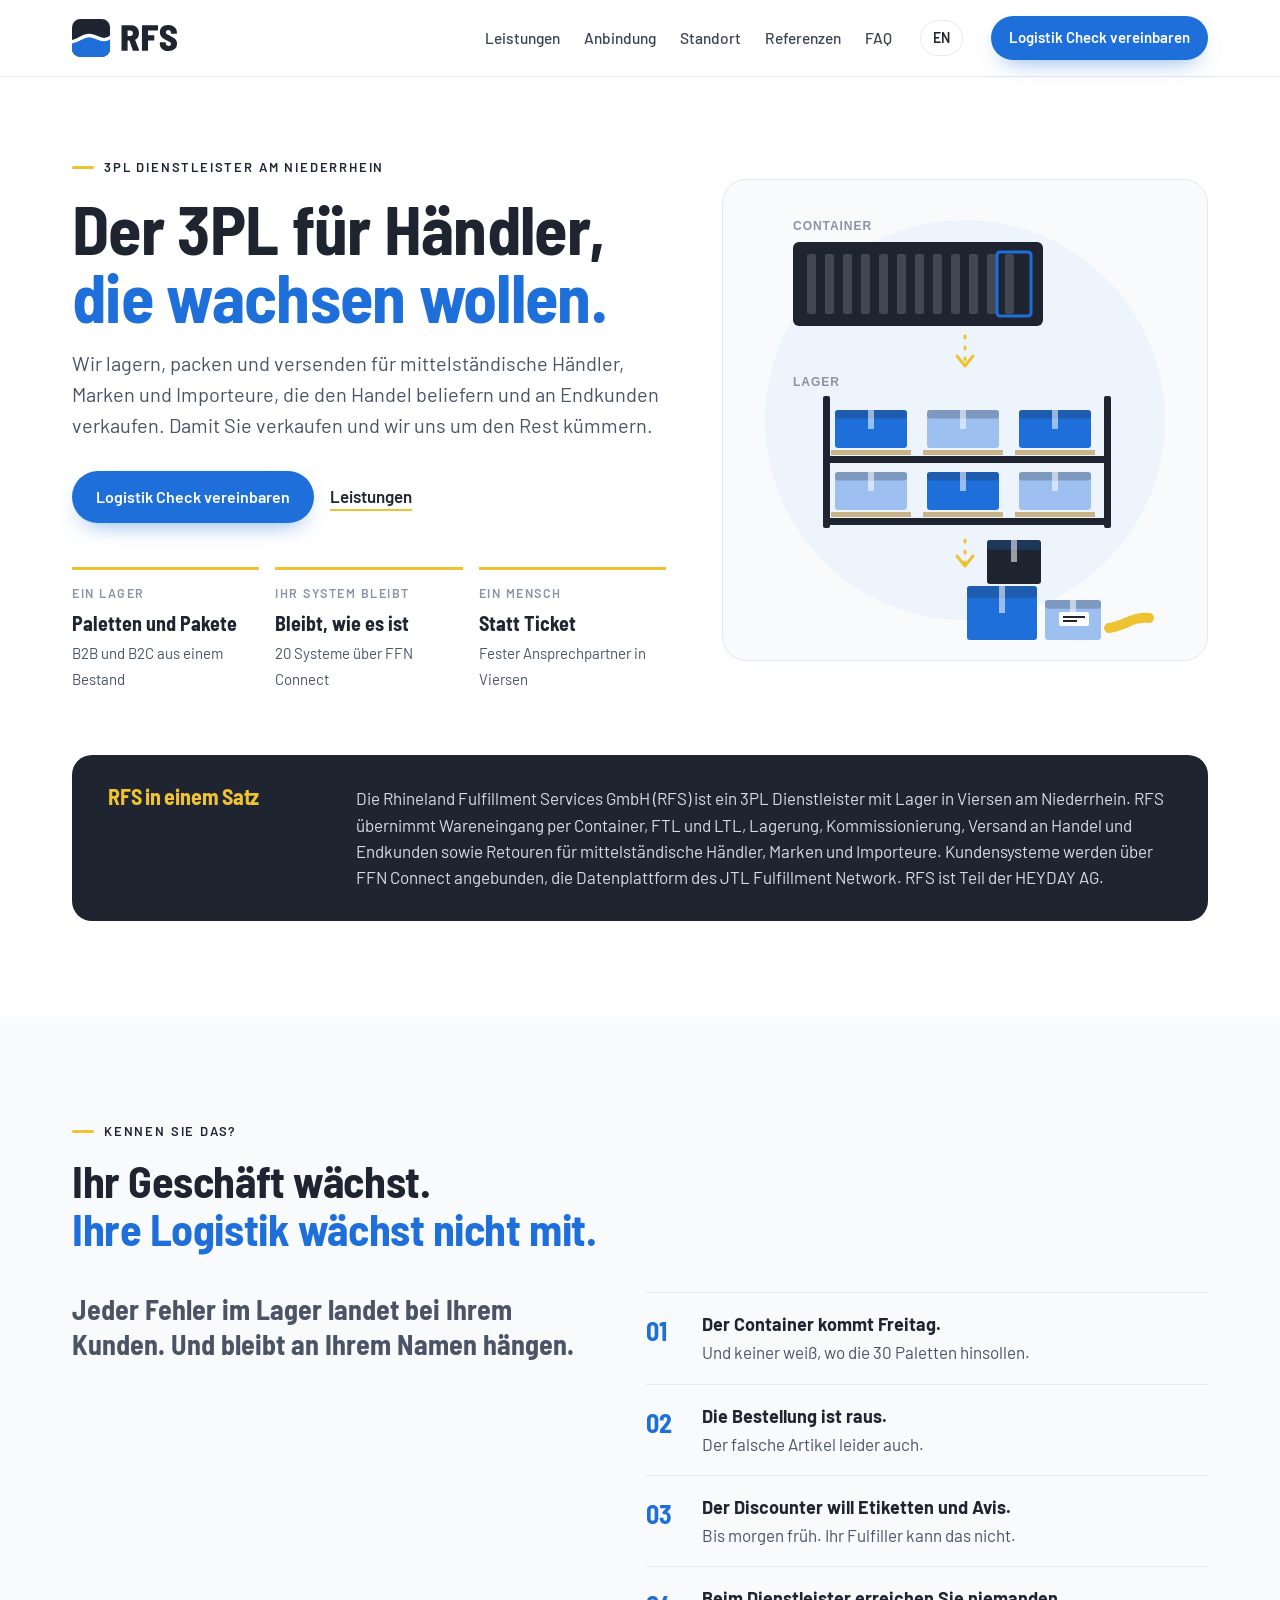
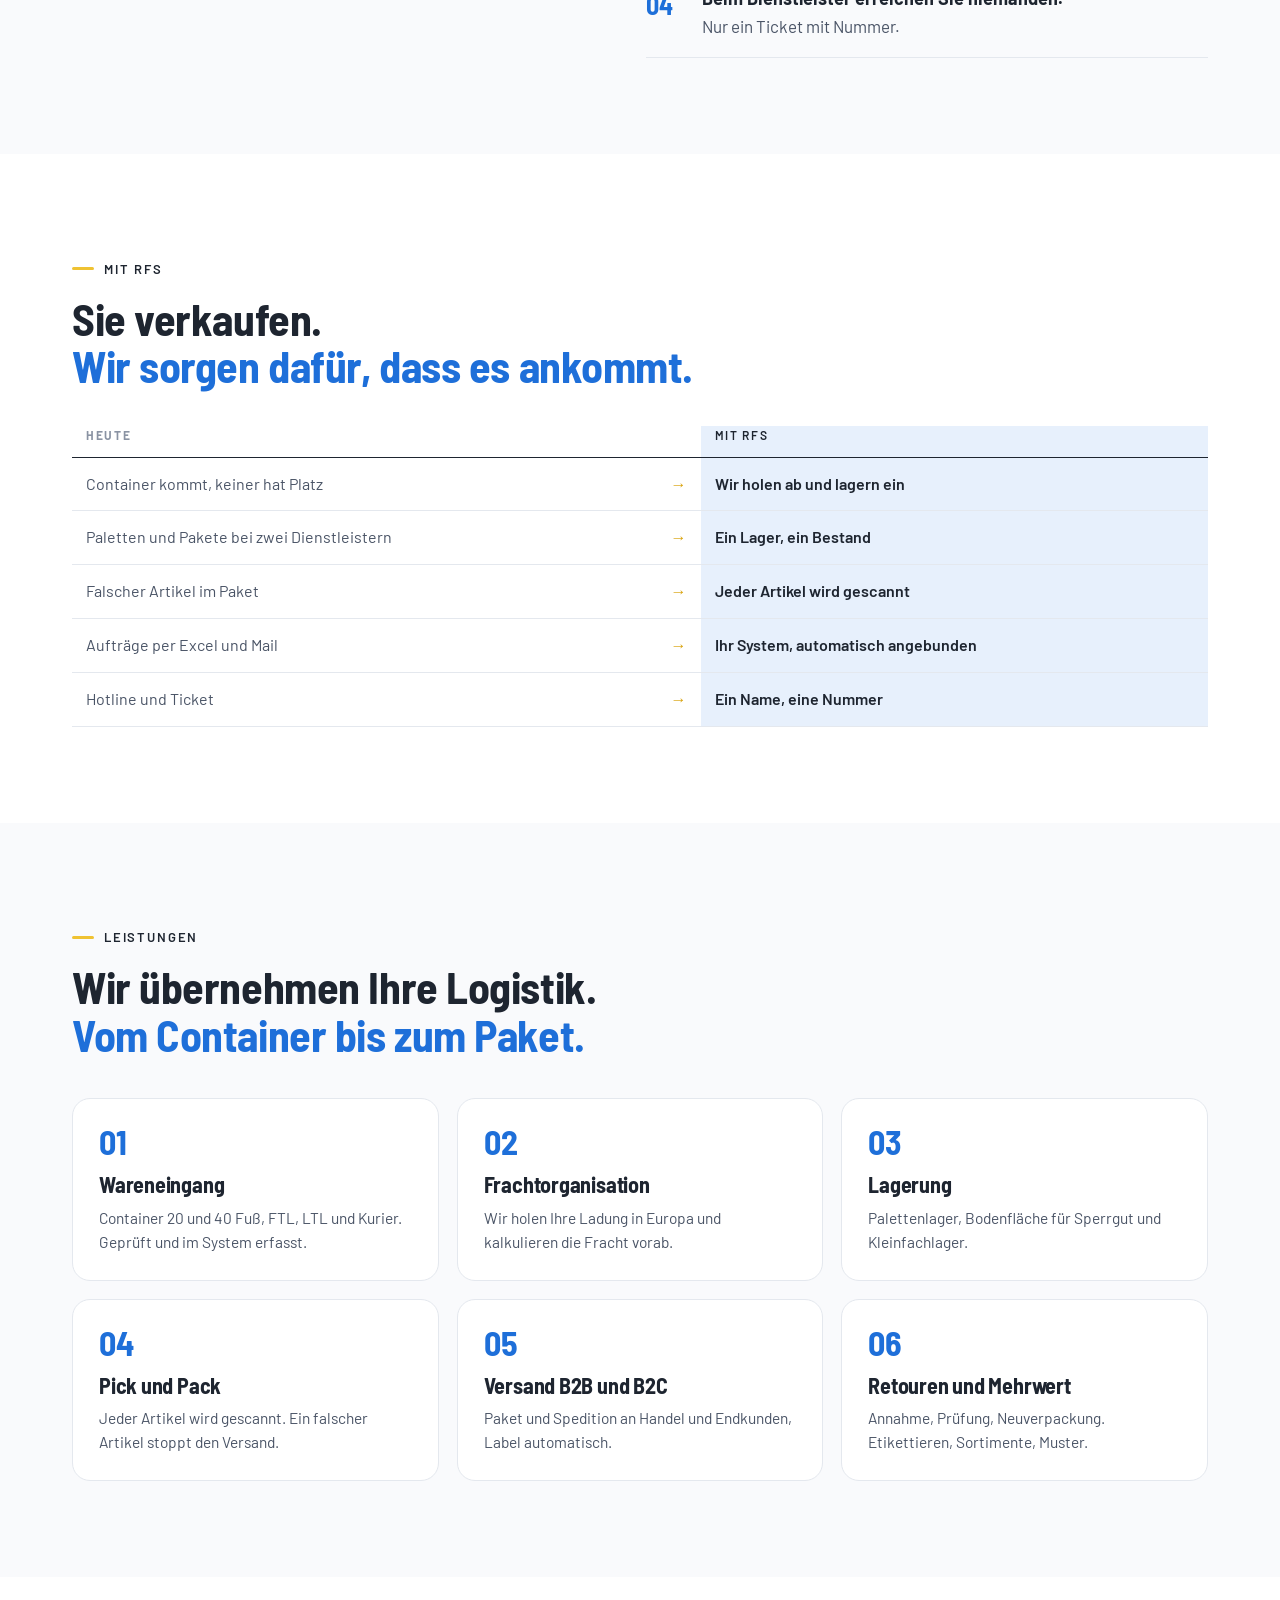
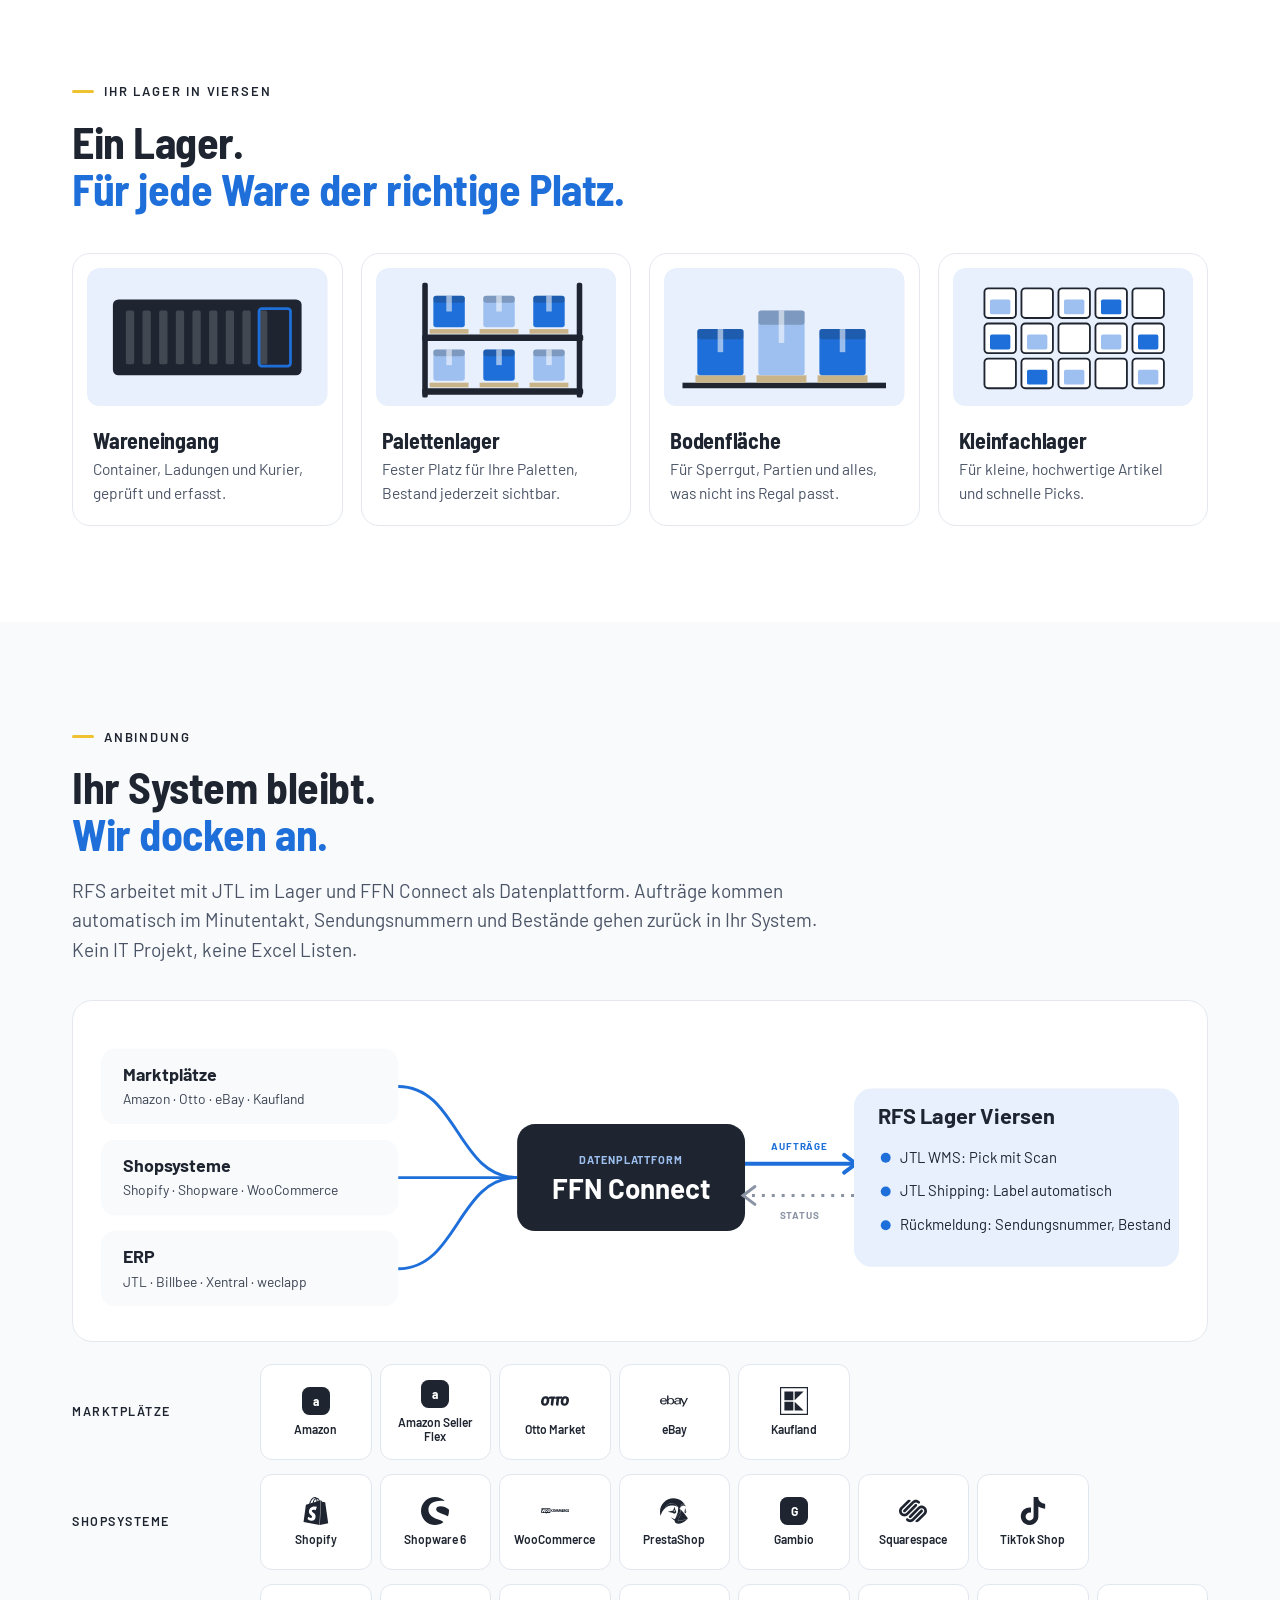
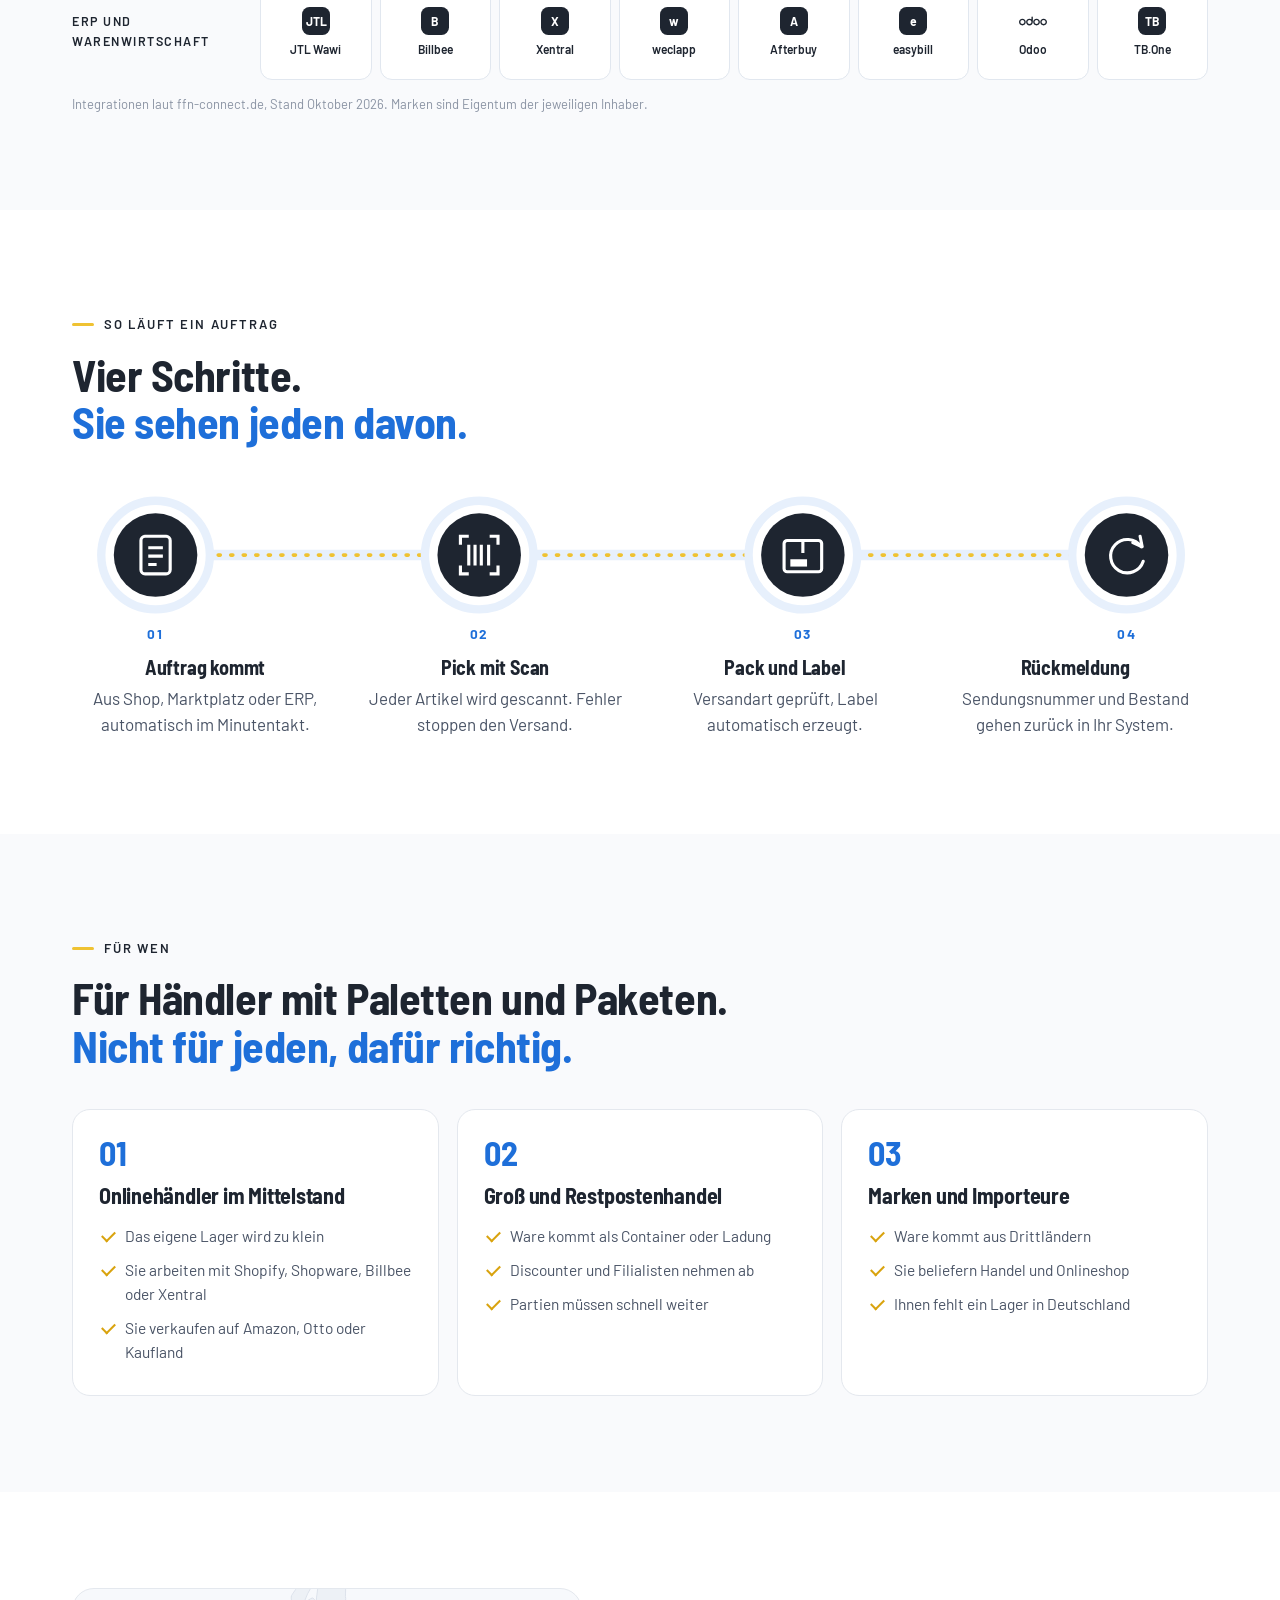
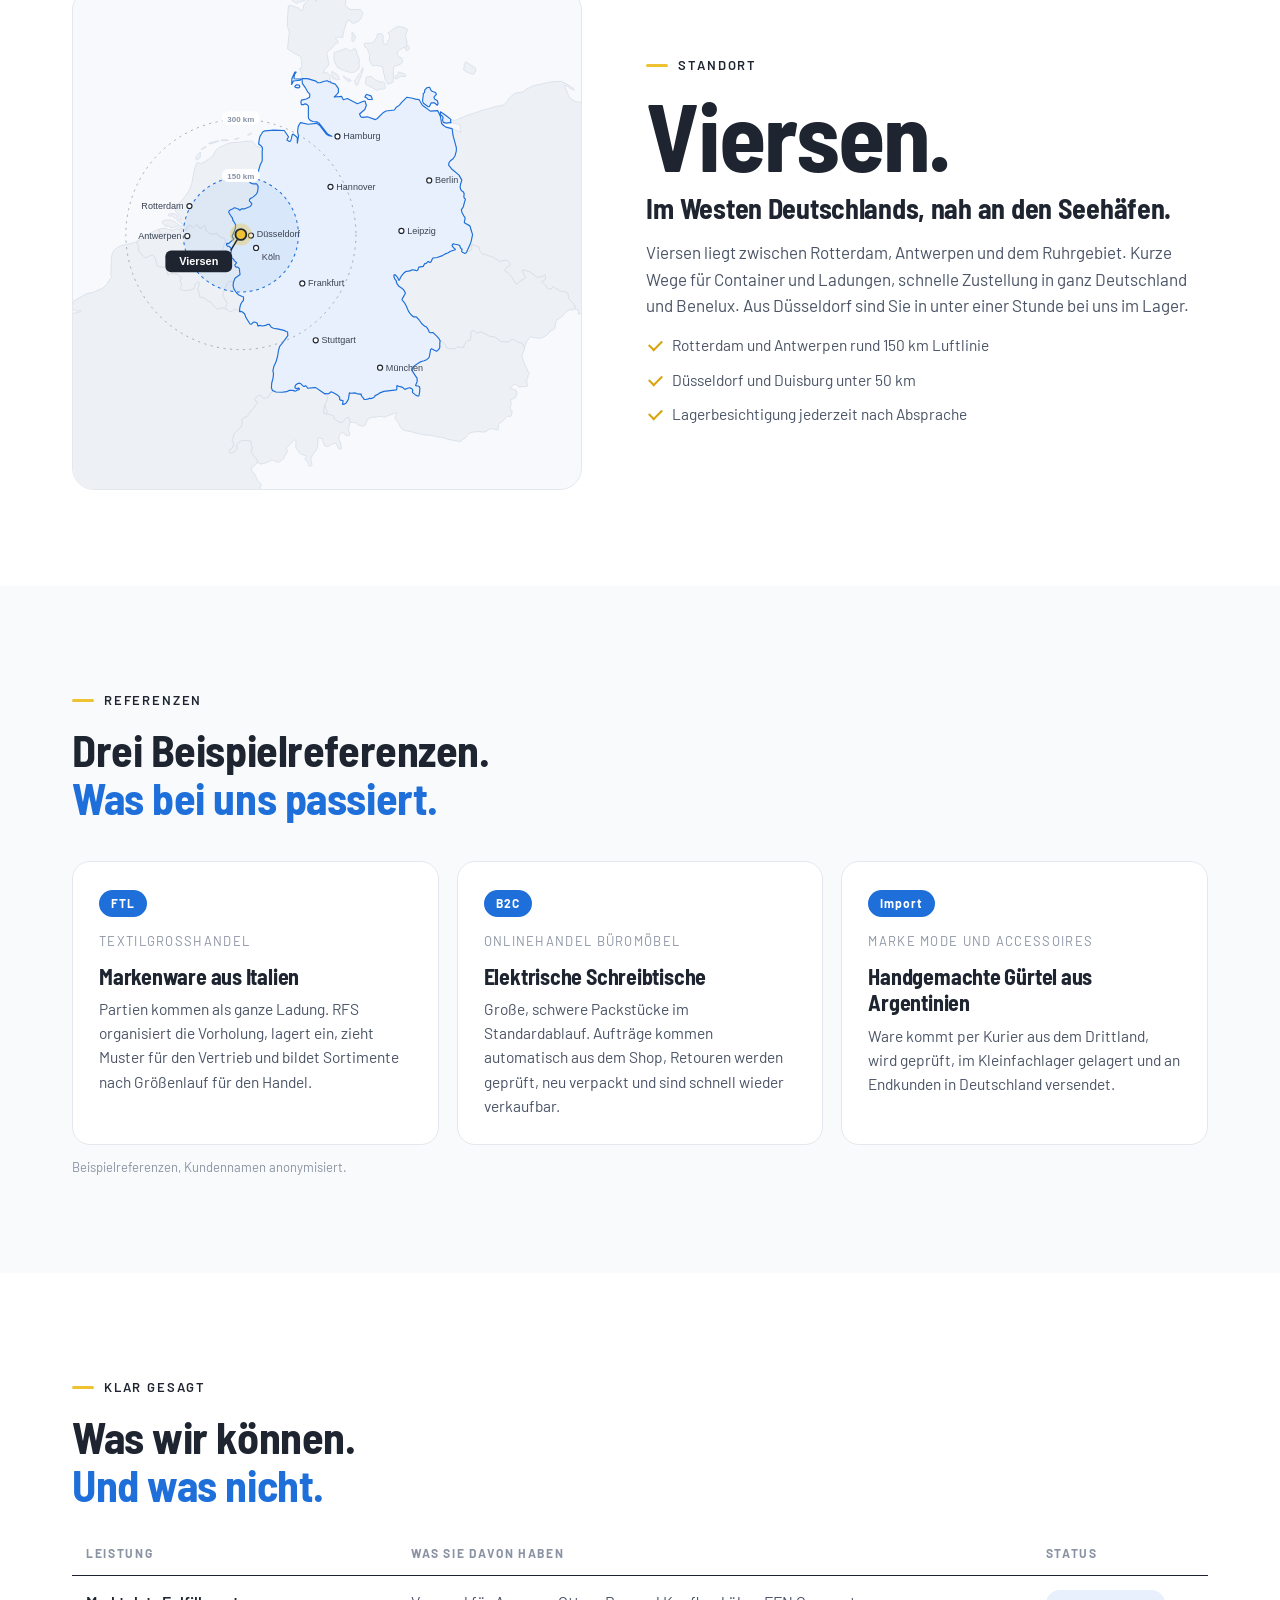
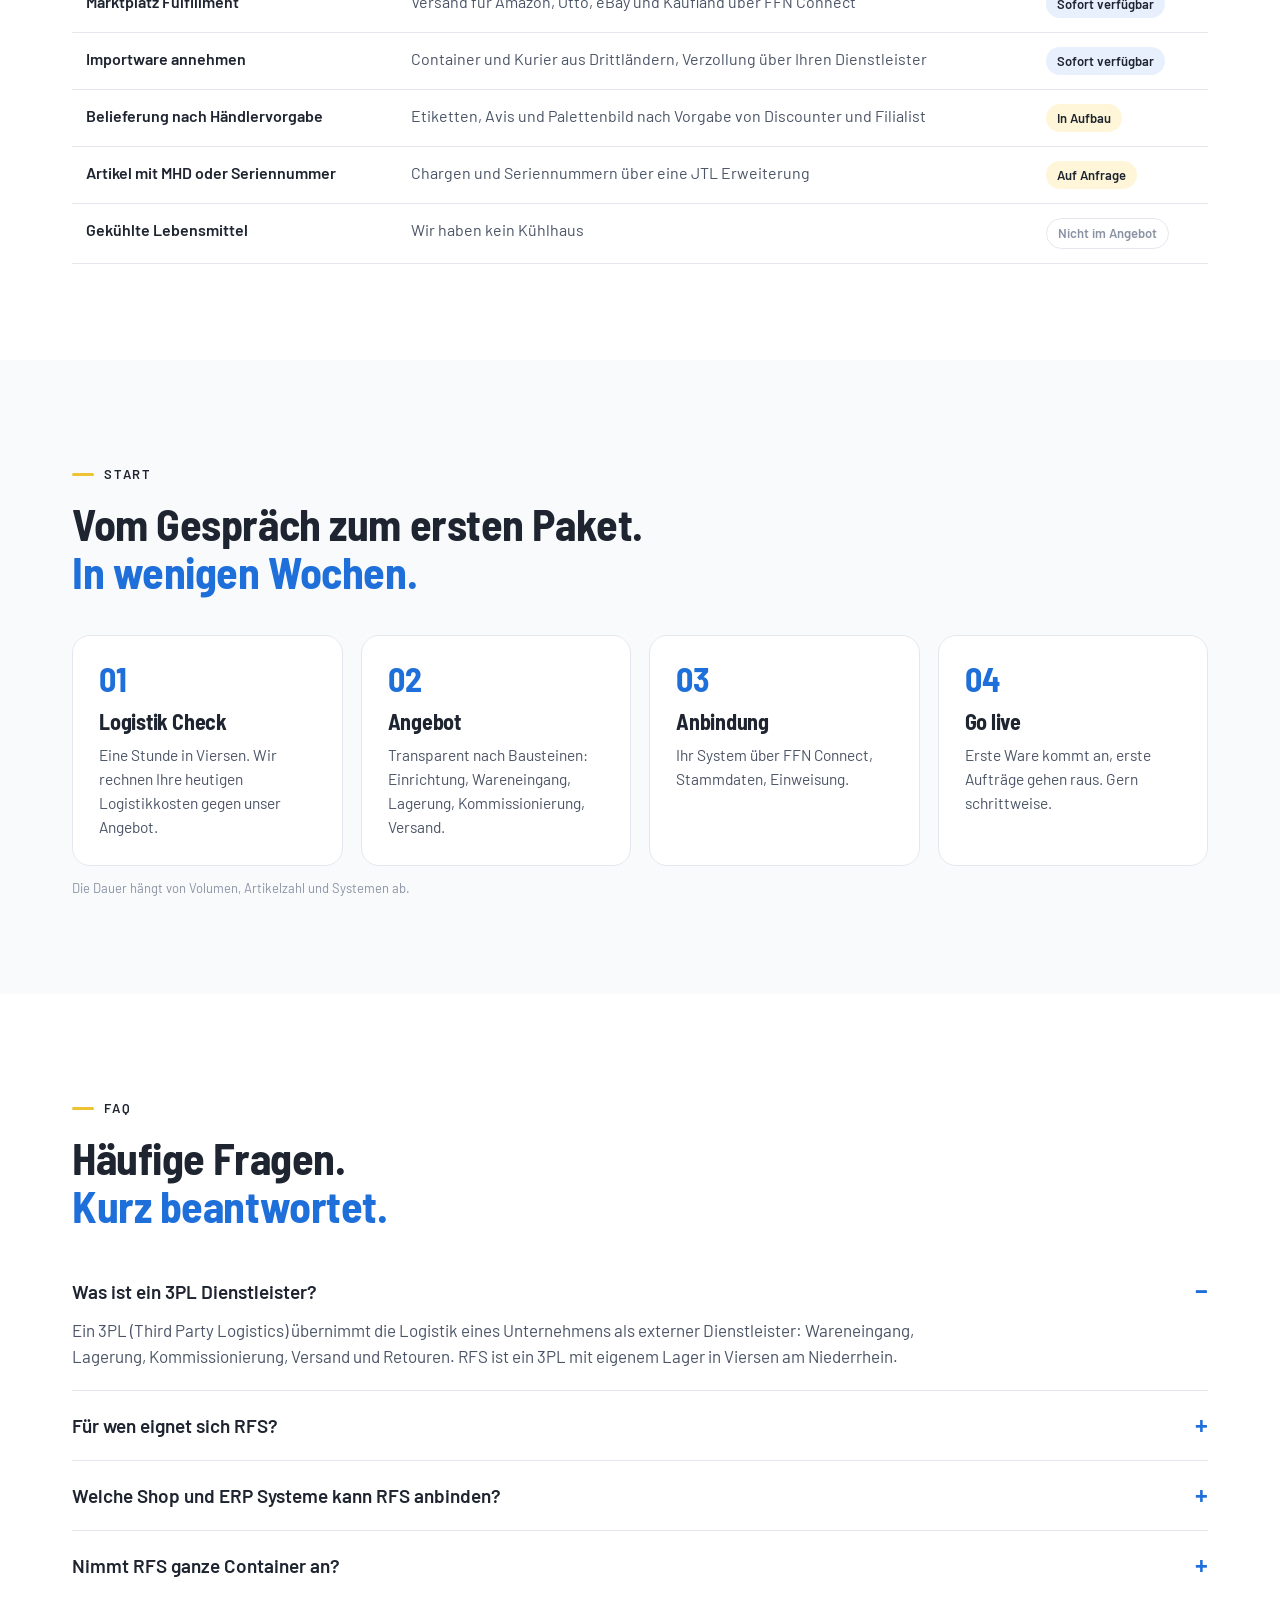
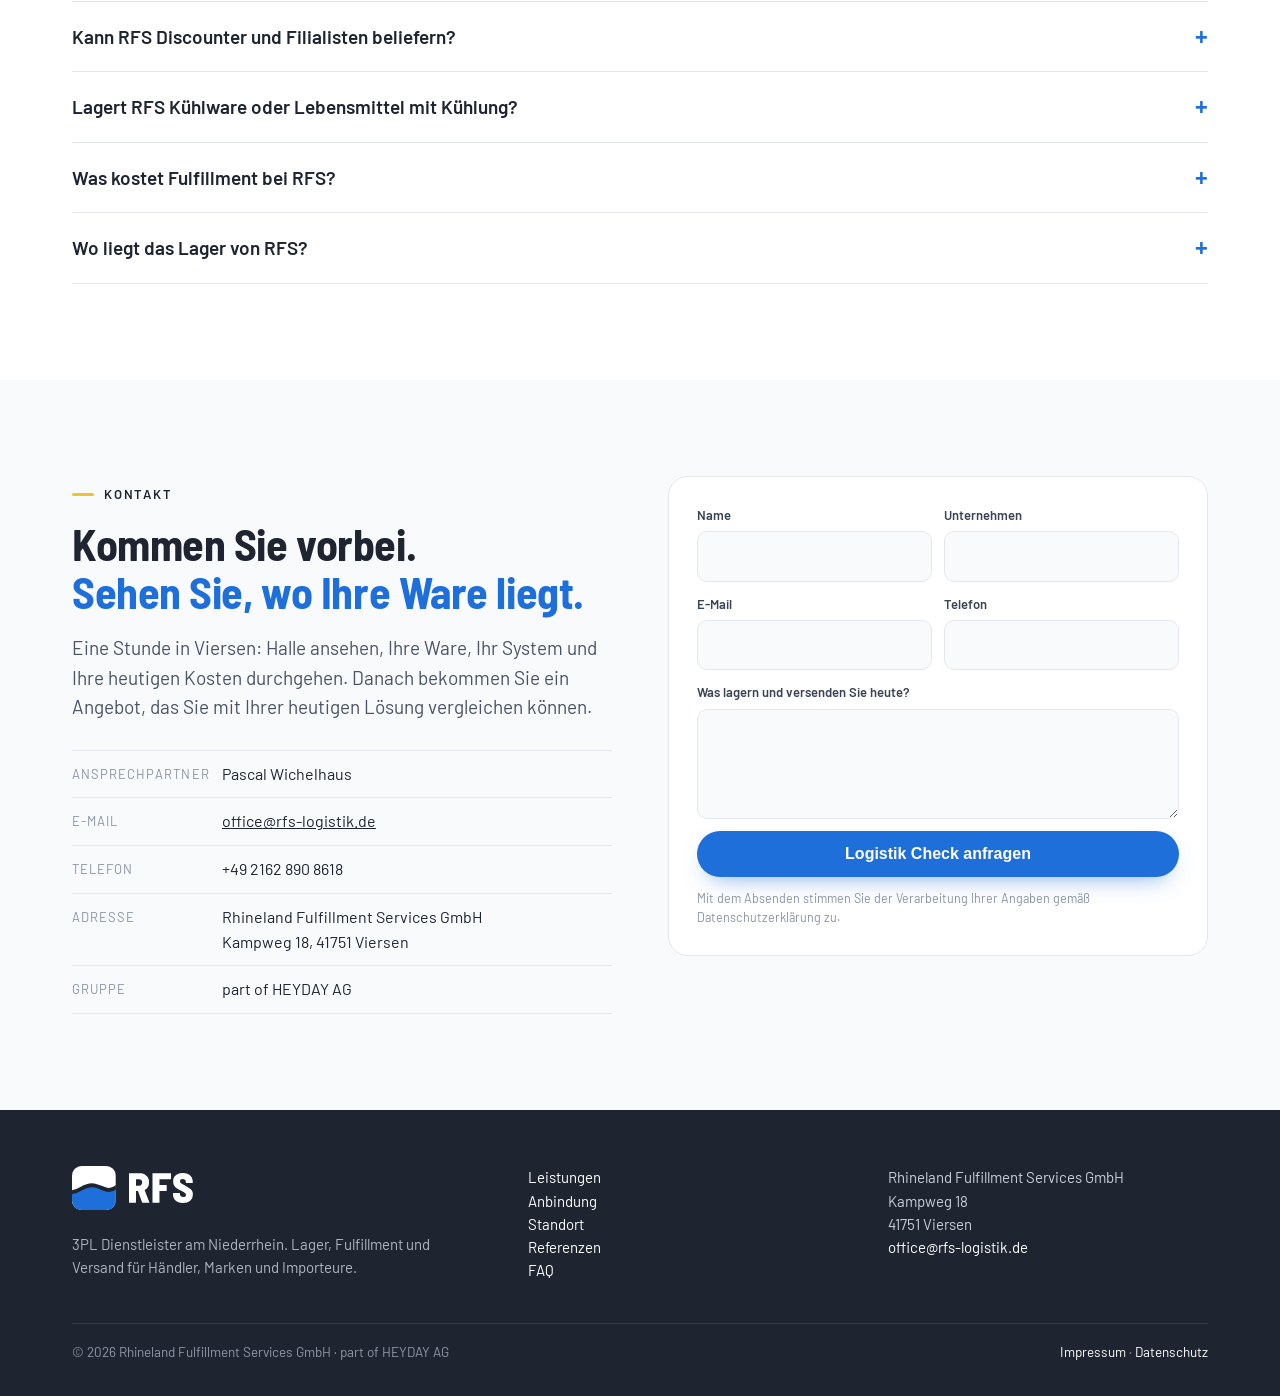
==== commit ec685c1b: "Add files via upload" ====
--- a/index.html
+++ b/index.html
@@ -206,7 +206,7 @@
  ]
 }</script>
 </head><body>
-<header><div class="w"><a class="logo" href="/" aria-label="RFS Startseite"><img src="/assets/img/RFS_Logo.svg" alt="RFS Rhineland Fulfillment Services, part of HEYDAY AG" width="180" height="40"></a>
+<header><div class="w"><a class="logo" href="/" aria-label="RFS Startseite"><img src="/assets/img/RFS_Logo_Kompakt.svg" alt="RFS Rhineland Fulfillment Services" width="111" height="40"></a>
 <nav aria-label="Hauptnavigation"><a href="#leistungen">Leistungen</a><a href="#anbindung">Anbindung</a><a href="#standort">Standort</a><a href="#referenzen">Referenzen</a><a href="#faq">FAQ</a></nav><a class="lang" href="/en/" hreflang="en">EN</a><a class="btn sm" href="#kontakt">Logistik Check vereinbaren</a></div></header><main>
 <section class="hero"><div class="w"><div><div class="kk">3PL Dienstleister am Niederrhein</div>
 <h1>Der 3PL für Händler, <span>die wachsen wollen.</span></h1><p class="lead">Wir lagern, packen und versenden für mittelständische Händler, Marken und Importeure, die den Handel beliefern und an Endkunden verkaufen. Damit Sie verkaufen und wir uns um den Rest kümmern.</p>
@@ -234,10 +234,16 @@
 <section class="alt contact" id="kontakt"><div class="w"><div><div class="kk">Kontakt</div><h2>Kommen Sie vorbei. <span>Sehen Sie, wo Ihre Ware liegt.</span></h2><p class="lead">Eine Stunde in Viersen: Halle ansehen, Ihre Ware, Ihr System und Ihre heutigen Kosten durchgehen. Danach bekommen Sie ein Angebot, das Sie mit Ihrer heutigen Lösung vergleichen können.</p>
 <div class="cdet"><div><small>Ansprechpartner</small><span>Pascal Wichelhaus</span></div><div><small>E-Mail</small><a href="mailto:office@rfs-logistik.de">office@rfs-logistik.de</a></div>
 <div><small>Telefon</small><span>+49 2162 890 8618</span></div><div><small>Adresse</small><span>Rhineland Fulfillment Services GmbH<br>Kampweg 18, 41751 Viersen</span></div><div><small>Gruppe</small><span>part of HEYDAY AG</span></div></div></div>
-<form action="https://formspree.io/f/xqppdbky" method="POST"><input type="text" name="_gotcha" style="display:none" tabindex="-1" autocomplete="off"><div class="two"><label>Name<input name="name" required autocomplete="name"></label><label>Unternehmen<input name="firma" autocomplete="organization"></label></div>
+<form id="kf" action="https://formspree.io/f/xqppdbky" method="POST"><input type="text" name="_gotcha" style="display:none" tabindex="-1" autocomplete="off"><div class="two"><label>Name<input name="name" required autocomplete="name"></label><label>Unternehmen<input name="firma" autocomplete="organization"></label></div>
 <div class="two"><label>E-Mail<input type="email" name="email" required autocomplete="email"></label><label>Telefon<input type="tel" name="tel" autocomplete="tel"></label></div>
 <label>Was lagern und versenden Sie heute?<textarea name="nachricht"></textarea></label>
-<button class="btn" type="submit">Logistik Check anfragen</button><small>Mit dem Absenden stimmen Sie der Verarbeitung Ihrer Angaben gemäß Datenschutzerklärung zu.</small></form></div></section></main>
-<footer><div class="w"><div><img src="/assets/img/RFS_Logo_Negativ.svg" alt="RFS" width="180" height="40" loading="lazy"><p style="color:#AEB6C2;margin-top:16px;max-width:360px">3PL Dienstleister am Niederrhein. Lager, Fulfillment und Versand für Händler, Marken und Importeure.</p></div>
+<button class="btn" type="submit">Logistik Check anfragen</button><small>Mit dem Absenden stimmen Sie der Verarbeitung Ihrer Angaben gemäß Datenschutzerklärung zu.</small>
+<div class="fmsg ok" role="status"><b>Danke, Ihre Anfrage ist da.</b>Wir melden uns zeitnah persönlich bei Ihnen.</div><div class="fmsg err" role="alert"><b>Das hat nicht geklappt.</b>Bitte versuchen Sie es noch einmal oder schreiben Sie an office@rfs-logistik.de.</div></form>
+<script>
+(function(){var f=document.getElementById('kf');if(!f)return;f.addEventListener('submit',function(ev){ev.preventDefault();var btn=f.querySelector('button');btn.disabled=true;btn.textContent='Wird gesendet …';
+fetch(f.action,{method:'POST',body:new FormData(f),headers:{'Accept':'application/json'}}).then(function(r){if(r.ok){f.classList.add('sent');f.reset();}else{throw new Error();}})
+.catch(function(){f.querySelector('.fmsg.err').style.display='block';btn.disabled=false;btn.textContent='Logistik Check anfragen';});});})();
+</script></div></section></main>
+<footer><div class="w"><div><img src="/assets/img/RFS_Logo_Kompakt_Negativ.svg" alt="RFS" width="111" height="40" loading="lazy"><p style="color:#AEB6C2;margin-top:16px;max-width:360px">3PL Dienstleister am Niederrhein. Lager, Fulfillment und Versand für Händler, Marken und Importeure.</p></div>
 <div><a href="#leistungen">Leistungen</a><br><a href="#anbindung">Anbindung</a><br><a href="#standort">Standort</a><br><a href="#referenzen">Referenzen</a><br><a href="#faq">FAQ</a></div><div>Rhineland Fulfillment Services GmbH<br>Kampweg 18<br>41751 Viersen<br><a href="mailto:office@rfs-logistik.de">office@rfs-logistik.de</a></div>
 <div class="bot"><span>© 2026 Rhineland Fulfillment Services GmbH · part of HEYDAY AG</span><span><a href="/impressum/">Impressum</a> · <a href="/datenschutz/">Datenschutz</a></span></div></div></footer></body></html>
--- a/assets/css/rfs.css
+++ b/assets/css/rfs.css
@@ -0,0 +1,120 @@
+
+@font-face{font-family:Barlow;font-weight:400;font-display:swap;src:url(/assets/fonts/barlow-latin-400-normal.woff2) format('woff2')}
+@font-face{font-family:Barlow;font-weight:500;font-display:swap;src:url(/assets/fonts/barlow-latin-500-normal.woff2) format('woff2')}
+@font-face{font-family:Barlow;font-weight:600;font-display:swap;src:url(/assets/fonts/barlow-latin-600-normal.woff2) format('woff2')}
+@font-face{font-family:Barlow;font-weight:700;font-display:swap;src:url(/assets/fonts/barlow-latin-700-normal.woff2) format('woff2')}
+@font-face{font-family:'Barlow Semi Condensed';font-weight:700;font-display:swap;src:url(/assets/fonts/barlow-semi-condensed-latin-700-normal.woff2) format('woff2')}
+:root{--b:#1E6FD9;--bl:#E7F0FC;--d:#1E2530;--sl:#3A4352;--mut:#4A5466;--sub:#8A93A3;--y:#EFC232;--yd:#D9A30E;--bg:#F9FAFC;--ln:#E4E8EE;--surf:#F3F5F8}
+*{box-sizing:border-box;margin:0;padding:0}
+html{scroll-behavior:smooth}
+body{font-family:Barlow,Arial,sans-serif;color:var(--d);background:#fff;font-size:17px;line-height:1.55;-webkit-font-smoothing:antialiased}
+a{color:inherit}
+.w{max-width:1200px;margin:0 auto;padding:0 32px}
+h1,h2,h3{font-family:'Barlow Semi Condensed',Barlow,Arial,sans-serif;font-weight:700;letter-spacing:-.01em;line-height:1.08}
+h2{font-size:44px}
+h2 span{display:block;color:var(--b)}
+h3{font-size:22px;line-height:1.2}
+p{color:var(--mut)}
+.kk{display:inline-flex;align-items:center;gap:10px;font-size:13px;font-weight:600;letter-spacing:.14em;text-transform:uppercase;color:var(--d);margin-bottom:16px}
+.kk:before{content:"";width:22px;height:3px;border-radius:2px;background:var(--y)}
+.mk{background:linear-gradient(transparent 66%,var(--y) 66%,var(--y) 94%,transparent 94%)}
+section{padding:96px 0}
+section.alt{background:var(--bg)}
+.lead{font-size:19px;max-width:760px;margin-top:18px}
+header{position:sticky;top:0;z-index:20;background:rgba(255,255,255,.82);backdrop-filter:saturate(1.4) blur(14px);-webkit-backdrop-filter:saturate(1.4) blur(14px);border-bottom:1px solid var(--ln)}
+header .w{display:flex;align-items:center;gap:28px;height:76px}
+header .logo img{height:38px;width:auto;display:block}
+header nav{display:flex;gap:24px;margin-left:auto;font-size:15.5px;font-weight:500}
+header nav a{text-decoration:none;color:var(--sl)}
+header nav a:hover{color:var(--b)}
+.lang{font-size:14px;font-weight:600;text-decoration:none;border:1px solid var(--ln);border-radius:999px;padding:6px 12px}
+.btn{display:inline-block;background:var(--b);color:#fff;text-decoration:none;font-weight:600;border-radius:999px;padding:14px 24px;font-size:16px;border:0;cursor:pointer;box-shadow:0 10px 24px -12px rgba(30,111,217,.7)}
+.btn.sm{padding:10px 18px;font-size:15px}
+.hero{padding:72px 0 64px}
+.hero .w{display:grid;grid-template-columns:1.1fr .9fr;gap:56px;align-items:center}
+.hero h1{font-size:68px;line-height:1.0}
+.hero h1 span{display:block;color:var(--b)}
+.hero .lead{font-size:20px}
+.hero .ctas{display:flex;gap:16px;align-items:center;margin-top:30px}
+.hero .ctas a.sec{font-weight:600;color:var(--d);text-decoration:none;border-bottom:2px solid var(--y)}
+.hero .vis{border-radius:24px;overflow:hidden;background:var(--bg);border:1px solid var(--ln)}
+.hero .vis img{width:100%;display:block}
+.prom{display:grid;grid-template-columns:repeat(3,1fr);gap:16px;margin-top:44px}
+.prom div{border-top:3px solid var(--y);padding-top:14px}
+.prom small{display:block;font-size:12.5px;font-weight:600;letter-spacing:.12em;text-transform:uppercase;color:var(--sub)}
+.prom b{display:block;font-size:20px;margin-top:4px;font-family:'Barlow Semi Condensed',Barlow;font-weight:700}
+.prom span{font-size:15px;color:var(--mut)}
+.sum{background:var(--d);color:#fff;border-radius:20px;padding:30px 36px;display:grid;grid-template-columns:220px 1fr;gap:28px;position:relative;overflow:hidden}
+.sum h2{font-size:22px;color:var(--y)}
+.sum p{color:#D7DCE4;font-size:17px}
+.grid2{display:grid;grid-template-columns:1fr 1.1fr;gap:64px;margin-top:40px}
+.grid3{display:grid;grid-template-columns:repeat(3,1fr);gap:18px;margin-top:40px}
+.grid4{display:grid;grid-template-columns:repeat(4,1fr);gap:18px;margin-top:40px}
+.card{background:#fff;border:1px solid var(--ln);border-radius:18px;padding:26px}
+section.alt .card{background:#fff}
+.card .nr{font-family:'Barlow Semi Condensed';font-weight:700;color:var(--b);font-size:34px;line-height:1}
+.card h3{margin:12px 0 8px}
+.card p{font-size:15.5px}
+.statement{font-size:28px;font-weight:700;font-family:'Barlow Semi Condensed';line-height:1.25}
+.pains{border-top:1px solid var(--ln)}
+.pains div{display:grid;grid-template-columns:56px 1fr;padding:18px 0;border-bottom:1px solid var(--ln)}
+.pains .n{font-family:'Barlow Semi Condensed';font-weight:700;color:var(--b);font-size:26px}
+.pains b{font-size:18px}
+table{width:100%;border-collapse:collapse;font-size:16px}
+th{text-align:left;font-size:12px;letter-spacing:.14em;text-transform:uppercase;color:var(--sub);padding:0 14px 12px;border-bottom:1.5px solid var(--d)}
+td{padding:14px;border-bottom:1px solid var(--ln);color:var(--mut);vertical-align:top}
+td.r,th.r{background:var(--bl);color:var(--d);font-weight:600}
+td.ar{color:var(--yd);font-weight:700;width:30px}
+ul.ck{list-style:none;margin-top:10px}
+ul.ck li{position:relative;padding:5px 0 5px 26px;font-size:15.5px;color:var(--mut)}
+ul.ck li:before{content:"";position:absolute;left:3px;top:12px;width:11px;height:6px;border-left:2.6px solid var(--yd);border-bottom:2.6px solid var(--yd);transform:rotate(-45deg)}
+.lager .card{padding:14px}
+.lager .card svg{border-radius:12px}
+.lager h3{margin:14px 6px 4px}
+.lager p{margin:0 6px 6px}
+.hub{margin-top:36px;background:#fff;border:1px solid var(--ln);border-radius:20px;padding:28px}
+.logos{margin-top:22px}
+.logos .row{display:grid;grid-template-columns:170px 1fr;gap:18px;align-items:center;margin-bottom:14px}
+.logos .row>div:first-child{font-size:12.5px;font-weight:600;letter-spacing:.12em;text-transform:uppercase}
+.logos .tiles{display:grid;grid-template-columns:repeat(8,1fr);gap:8px}
+.src{font-size:13px;color:var(--sub);margin-top:12px}
+.pipe{margin-top:36px}
+.steps4{display:grid;grid-template-columns:repeat(4,1fr);gap:24px;text-align:center}
+.steps4 h3{font-size:20px;margin-bottom:6px}
+.map{border-radius:22px;overflow:hidden;border:1px solid var(--ln);background:#F7F9FC}
+.map img{width:100%;display:block}
+.big{font-family:'Barlow Semi Condensed';font-weight:700;font-size:96px;line-height:.9;letter-spacing:-.02em}
+.ref .tag{display:inline-block;background:var(--b);color:#fff;font-size:12px;font-weight:700;letter-spacing:.08em;border-radius:999px;padding:4px 12px}
+.ref small{display:block;color:var(--sub);font-size:13px;letter-spacing:.1em;text-transform:uppercase;margin-top:14px}
+.st{display:inline-block;font-size:13px;font-weight:600;border-radius:999px;padding:4px 11px;background:var(--bl);color:var(--d);white-space:nowrap}
+.st.no{background:#fff;border:1px solid var(--ln);color:var(--sub)}
+.st.aa{background:#FFF6D9}
+.faq details{border-bottom:1px solid var(--ln);padding:20px 0}
+.faq summary{cursor:pointer;font-size:19px;font-weight:600;list-style:none;display:flex;justify-content:space-between;gap:20px}
+.faq summary:after{content:"+";color:var(--b);font-size:26px;line-height:1}
+.faq details[open] summary:after{content:"−"}
+.faq details p{margin-top:10px;max-width:880px}
+.contact .w{display:grid;grid-template-columns:1fr 1fr;gap:56px}
+form{align-self:start;background:#fff;border:1px solid var(--ln);border-radius:20px;padding:28px;display:grid;gap:12px}
+form .two{display:grid;grid-template-columns:1fr 1fr;gap:12px}
+label{font-size:13px;font-weight:600;color:var(--sl);display:grid;gap:6px}
+input,textarea{width:100%;min-width:0;font:inherit;font-size:16px;border:1px solid var(--ln);border-radius:10px;padding:12px 14px;background:var(--bg)}
+textarea{min-height:110px}
+.hp{position:absolute;left:-9999px}
+form small{font-size:12.5px;color:var(--sub)}
+.fmsg{display:none;border-radius:14px;padding:22px 24px;background:var(--bl);color:var(--d)}
+.fmsg b{display:block;font-family:'Barlow Semi Condensed',Barlow;font-size:24px;margin-bottom:6px}
+.fmsg.err{background:#FDECEC}
+form.sent>*:not(.fmsg){display:none}form.sent .fmsg.ok{display:block}
+.cdet{margin-top:28px;border-top:1px solid var(--ln)}
+.cdet div{display:grid;grid-template-columns:150px 1fr;padding:11px 0;border-bottom:1px solid var(--ln);font-size:16px}
+.cdet small{color:var(--sub);font-size:13px;letter-spacing:.08em;text-transform:uppercase;padding-top:2px}
+footer{background:var(--d);color:#C9D0DA;padding:56px 0 34px;font-size:15px;position:relative;overflow:hidden}
+footer .w{display:grid;grid-template-columns:1.3fr 1fr 1fr;gap:40px}
+footer img{height:44px;width:auto}
+footer a{color:#fff;text-decoration:none}
+footer .bot{grid-column:1/-1;border-top:1px solid #353F50;padding-top:18px;display:flex;justify-content:space-between;font-size:13.5px;color:#8E97A6}
+footer .wave{position:absolute;right:-40px;bottom:-60px;width:260px;opacity:.95}
+@media (max-width:900px){.hero .w,.grid2,.contact .w,.sum{grid-template-columns:minmax(0,1fr)}.grid3,.grid4,.steps4,.prom{grid-template-columns:1fr 1fr}header nav{display:none}.hero h1{font-size:46px}h2{font-size:34px}.logos .tiles{grid-template-columns:repeat(4,1fr)}.logos .row{grid-template-columns:1fr}footer .w{grid-template-columns:1fr}}
+@media (max-width:560px){form .two{grid-template-columns:1fr}.cdet div{grid-template-columns:110px 1fr}header .btn.sm{display:none}table{font-size:14px}td,th{padding:10px 8px}.st{white-space:normal}td.ar{display:none}.tw{overflow-x:auto}.grid3,.grid4,.steps4,.prom{grid-template-columns:1fr}.w{padding:0 18px}}
+@media print{header{position:static}}
